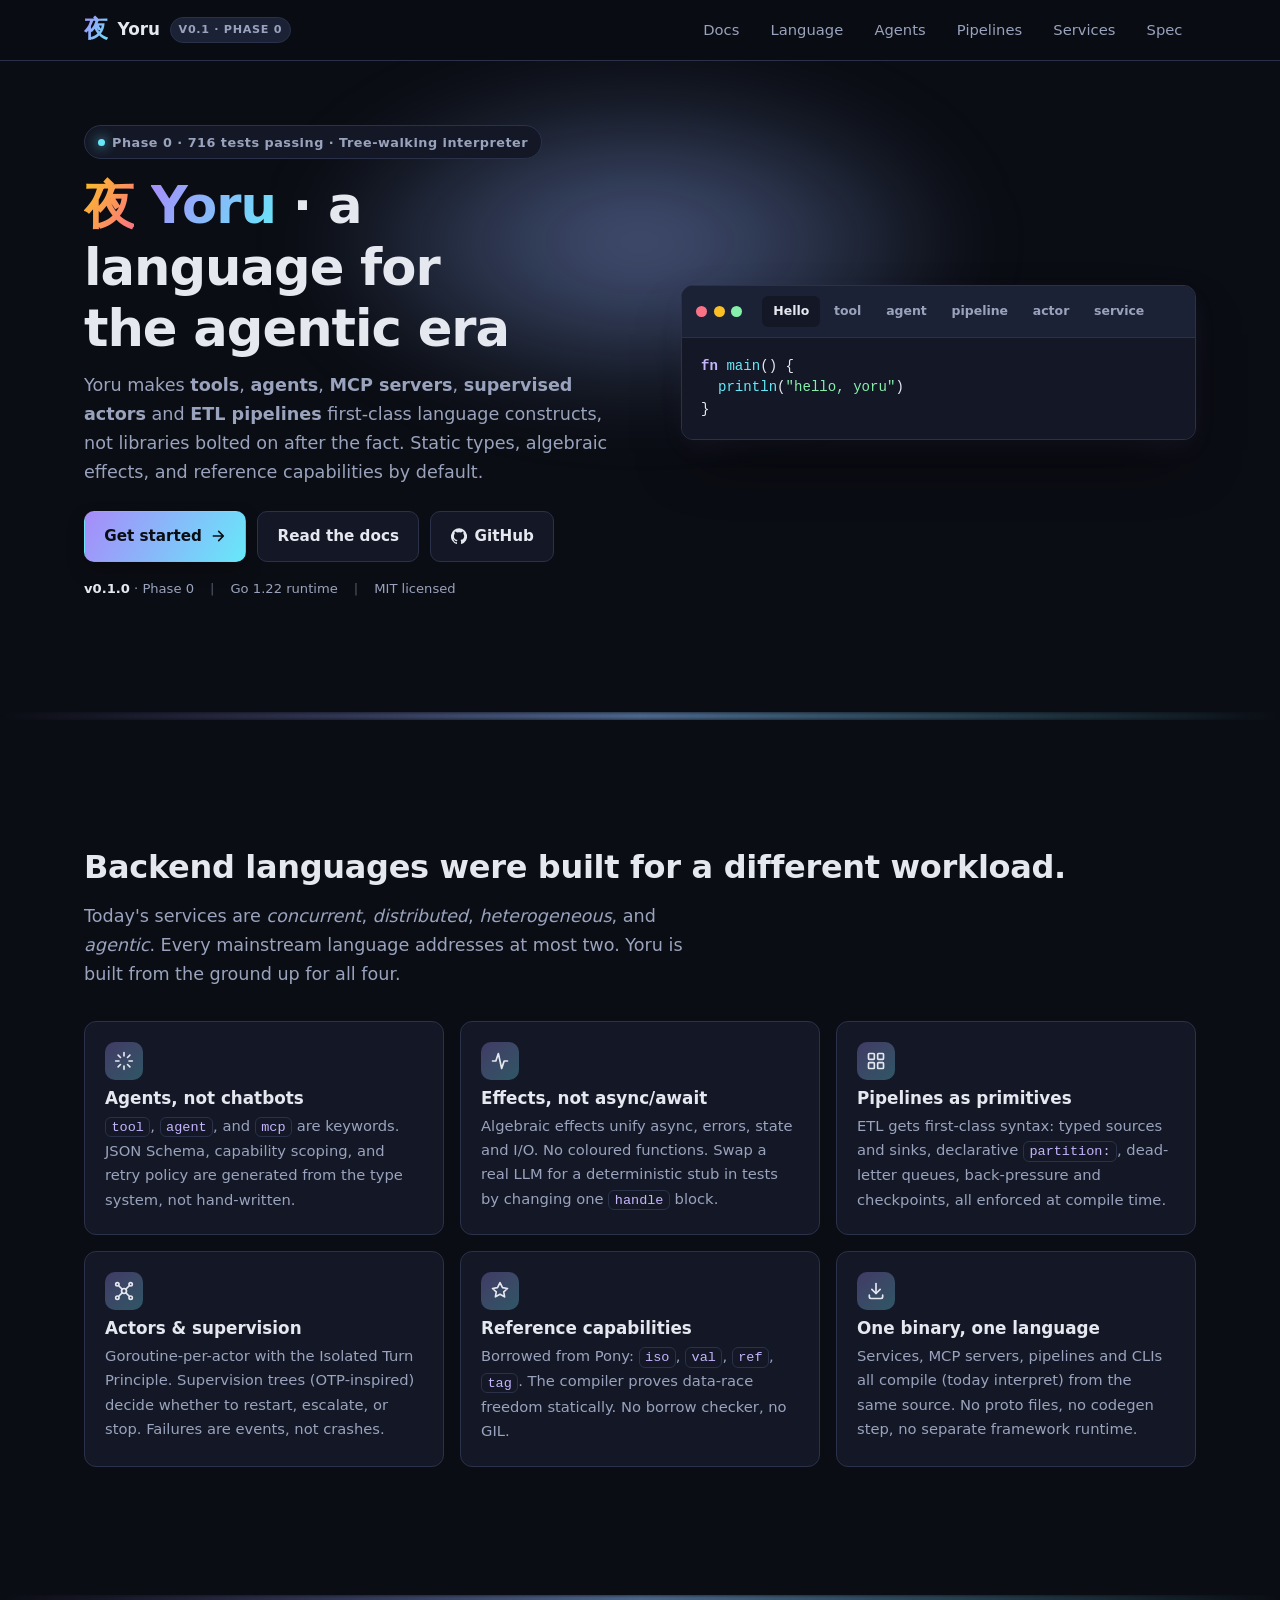
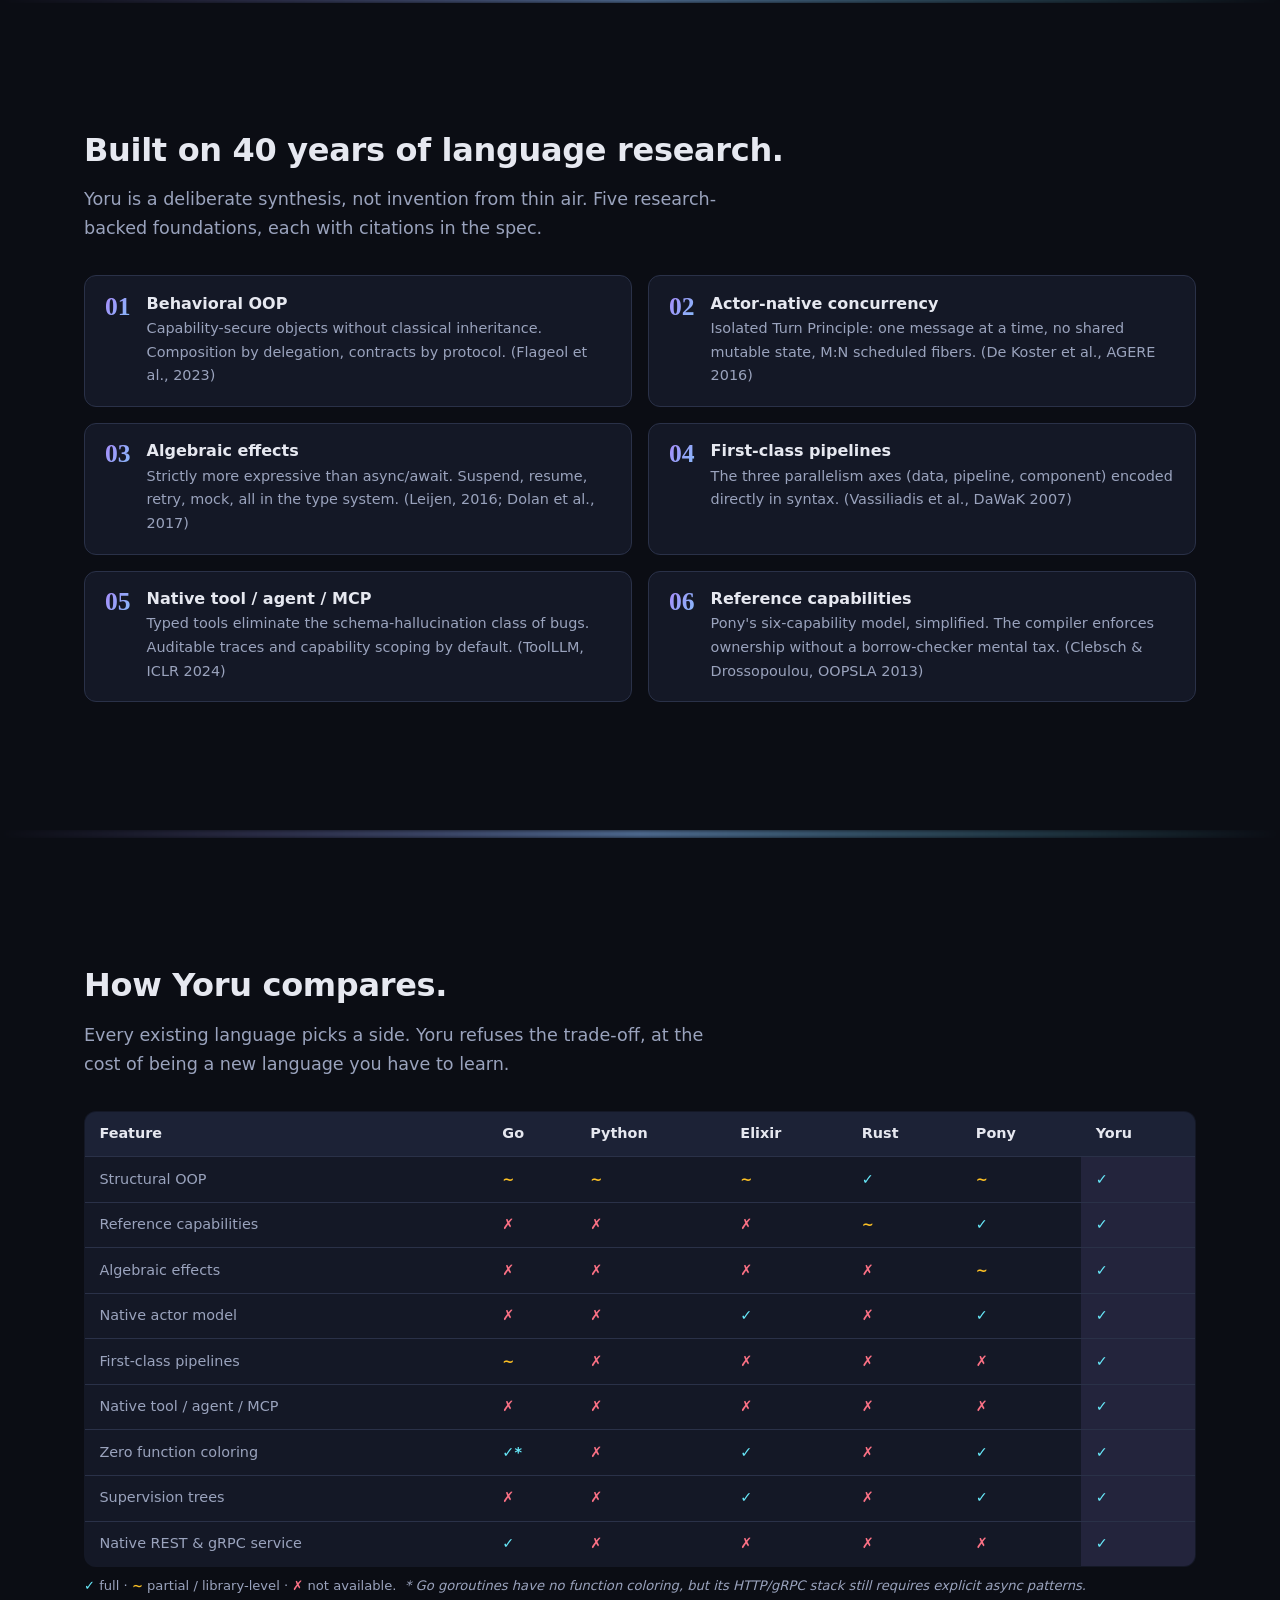
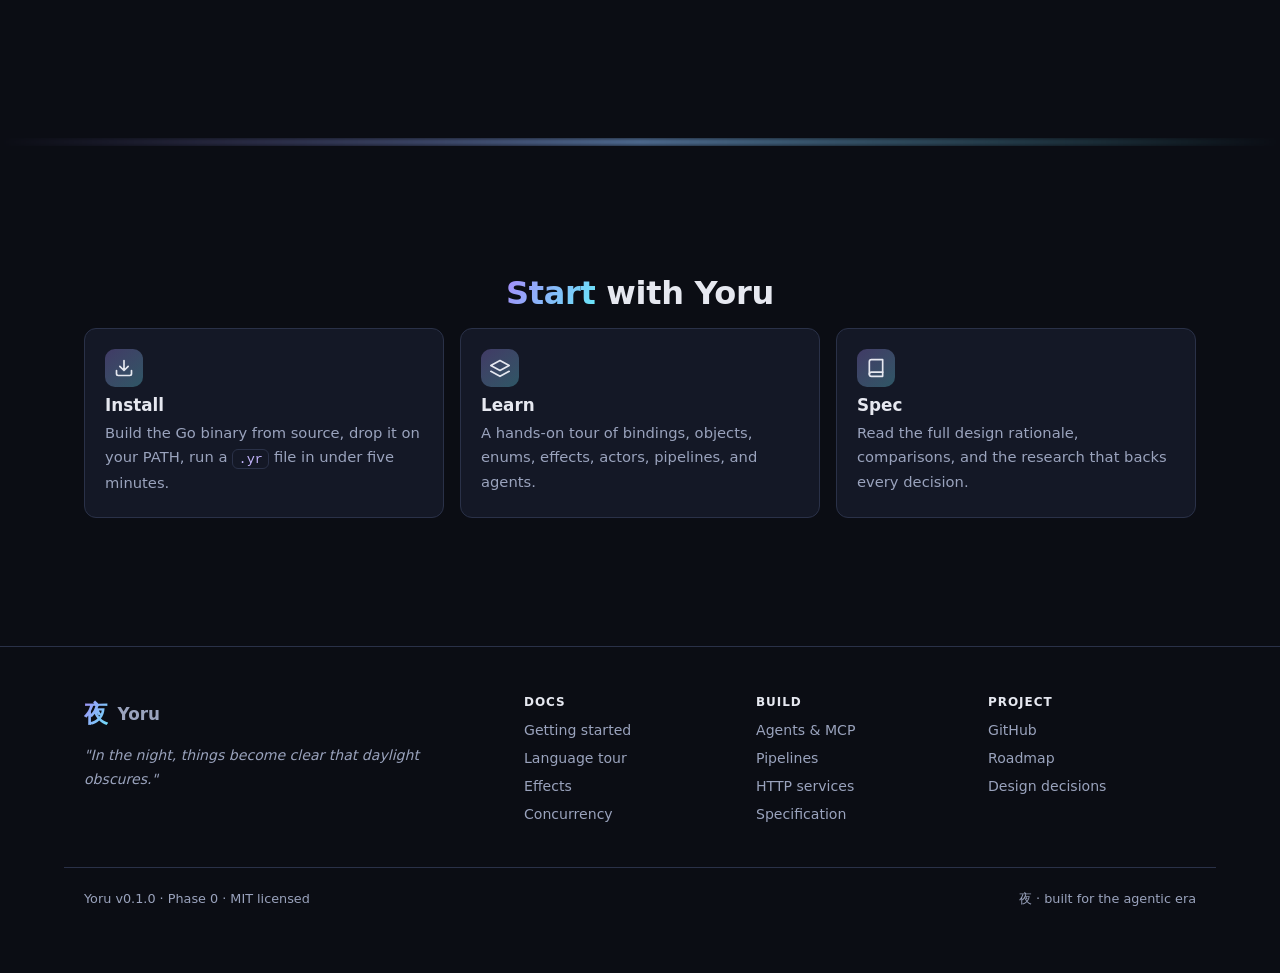
==== index.html @ e189bbf1 "first commit" ====
<!doctype html>
<html lang="en">
<head>
  <meta charset="utf-8">
  <meta name="viewport" content="width=device-width, initial-scale=1">
  <title>Yoru: A Programming Language for the Agentic Era</title>
  <meta name="description"
        content="Yoru (夜) is a statically typed language that makes tools, agents, MCP servers, supervised actors and ETL pipelines first-class language constructs.">
  <link rel="icon" type="image/svg+xml" href="assets/img/favicon.svg">
  <link rel="stylesheet" href="assets/css/style.css">
  <meta name="theme-color" content="#0b0d14">
</head>
<body>

<header class="topbar">
  <div class="container topbar-inner">
    <a href="index.html" class="brand">
      <span class="brand-mark">夜</span>
      <span>Yoru</span>
      <span class="brand-tag">v0.1 · Phase 0</span>
    </a>
    <nav class="nav-links" aria-label="Primary">
      <a href="docs/index.html">Docs</a>
      <a href="docs/index.html#language-tour">Language</a>
      <a href="docs/index.html#agents">Agents</a>
      <a href="docs/index.html#pipelines">Pipelines</a>
      <a href="docs/index.html#services">Services</a>
      <a href="docs/index.html#spec">Spec</a>
    </nav>
  </div>
</header>

<section class="hero">
  <div class="container hero-grid">
    <div>
      <span class="hero-eyebrow">
        <span class="dot"></span>
        Phase 0 · 716 tests passing · Tree-walking interpreter
      </span>
      <h1>
        <span class="hero-kanji gradient-text-warm">夜</span>
        <span class="gradient-text">Yoru</span>
        · a language for the&nbsp;agentic&nbsp;era
      </h1>
      <p class="hero-sub">
        Yoru makes <strong>tools</strong>, <strong>agents</strong>,
        <strong>MCP servers</strong>, <strong>supervised actors</strong> and
        <strong>ETL pipelines</strong> first-class language constructs, not
        libraries bolted on after the fact. Static types, algebraic effects,
        and reference capabilities by default.
      </p>
      <div class="cta-row">
        <a class="btn btn-primary" href="docs/index.html#getting-started">
          Get started
          <svg viewBox="0 0 24 24" fill="none" stroke="currentColor" stroke-width="2.4"
               stroke-linecap="round" stroke-linejoin="round"><path d="M5 12h14M13 5l7 7-7 7"/></svg>
        </a>
        <a class="btn btn-secondary" href="docs/index.html">
          Read the docs
        </a>
        <a class="btn btn-secondary" href="https://github.com/adriangitvitz/yoru" target="_blank" rel="noopener">
          <svg viewBox="0 0 24 24" fill="currentColor"><path d="M12 .5a12 12 0 0 0-3.79 23.4c.6.11.82-.26.82-.58v-2c-3.34.73-4.04-1.6-4.04-1.6-.55-1.39-1.34-1.76-1.34-1.76-1.1-.75.08-.74.08-.74 1.21.08 1.85 1.24 1.85 1.24 1.08 1.85 2.83 1.32 3.52 1 .11-.78.42-1.32.77-1.62-2.67-.3-5.47-1.34-5.47-5.95 0-1.32.47-2.4 1.24-3.24-.12-.31-.54-1.55.12-3.23 0 0 1.01-.32 3.3 1.24a11.5 11.5 0 0 1 6 0c2.29-1.56 3.3-1.24 3.3-1.24.66 1.68.24 2.92.12 3.23.77.84 1.24 1.92 1.24 3.24 0 4.62-2.81 5.65-5.49 5.94.43.37.81 1.1.81 2.22v3.29c0 .32.22.7.83.58A12 12 0 0 0 12 .5"/></svg>
          GitHub
        </a>
      </div>
      <div class="hero-meta">
        <span><strong>v0.1.0</strong> · Phase 0</span>
        <span class="pipe">|</span>
        <span>Go 1.22 runtime</span>
        <span class="pipe">|</span>
        <span>MIT licensed</span>
      </div>
    </div>

    <div class="code-window" aria-label="Yoru code samples">
      <div class="code-header">
        <div class="code-dots" aria-hidden="true"><span class="code-dot"></span><span class="code-dot"></span><span class="code-dot"></span></div>
        <div class="code-tabs" role="tablist">
          <button class="code-tab is-active" role="tab" data-target="t-hello">Hello</button>
          <button class="code-tab" role="tab" data-target="t-tool">tool</button>
          <button class="code-tab" role="tab" data-target="t-agent">agent</button>
          <button class="code-tab" role="tab" data-target="t-pipeline">pipeline</button>
          <button class="code-tab" role="tab" data-target="t-actor">actor</button>
          <button class="code-tab" role="tab" data-target="t-service">service</button>
        </div>
      </div>
      <div class="code-body">

<div id="t-hello" class="code-pane is-active"><pre><code><span class="tok-kw">fn</span> <span class="tok-fn">main</span>() {
  <span class="tok-fn">println</span>(<span class="tok-str">"hello, yoru"</span>)
}</code></pre></div>

<div id="t-tool" class="code-pane"><pre><code><span class="tok-co">// JSON Schema + capability check generated automatically</span>
<span class="tok-kw">tool</span> <span class="tok-type">SearchOrders</span> {
  <span class="tok-attr">description</span>: <span class="tok-str">"Search orders by customer email"</span>
  <span class="tok-kw">input</span> {
    email: <span class="tok-type">Option</span>[<span class="tok-type">String</span>] <span class="tok-attr">@doc</span>(<span class="tok-str">"Customer email"</span>)
    limit: <span class="tok-type">Int</span> = <span class="tok-num">10</span>
  }
  <span class="tok-attr">output</span>: [<span class="tok-type">OrderSummary</span>]
  <span class="tok-attr">effect</span>: [<span class="tok-type">DB</span>]
  <span class="tok-attr">capability</span>: .read_only

  <span class="tok-kw">fn</span> <span class="tok-fn">run</span>(self, i: <span class="tok-type">SearchOrders.Input</span>) -&gt; [<span class="tok-type">OrderSummary</span>] <span class="tok-kw">effect</span> [<span class="tok-type">DB</span>] {
    <span class="tok-type">DB</span>.<span class="tok-fn">query</span>(<span class="tok-str">"SELECT * FROM orders WHERE email = $1"</span>, [i.email])
  }
}</code></pre></div>

<div id="t-agent" class="code-pane"><pre><code><span class="tok-kw">agent</span> <span class="tok-type">OrderAgent</span> {
  <span class="tok-attr">model</span>:  <span class="tok-str">"claude-sonnet-4-6"</span>
  <span class="tok-attr">system</span>: <span class="tok-str">"You are a helpful order management assistant."</span>
  <span class="tok-attr">tools</span>:  [<span class="tok-type">SearchOrders</span>, <span class="tok-type">CancelOrder</span>, <span class="tok-type">RefundOrder</span>]
  <span class="tok-attr">config</span> { max_turns: <span class="tok-num">10</span>, budget_tokens: <span class="tok-num">8000</span> }
}

<span class="tok-kw">let</span> agent_ref = <span class="tok-kw">spawn</span> <span class="tok-type">OrderAgent</span>()
<span class="tok-kw">let</span> reply     = agent_ref.<span class="tok-fn">chat</span>(<span class="tok-str">"Refund #ORD-4821 for user@example.com"</span>)</code></pre></div>

<div id="t-pipeline" class="code-pane"><pre><code><span class="tok-kw">pipeline</span> <span class="tok-type">HL7ToFHIR</span> {
  <span class="tok-attr">source</span>: <span class="tok-type">Kafka</span>.<span class="tok-fn">stream</span>(topic: <span class="tok-str">"hl7-ingest"</span>)
    |&gt; <span class="tok-kw">transform</span>: <span class="tok-type">ValidateHL7</span>.run    <span class="tok-attr">partition</span>: <span class="tok-num">4</span>
    |&gt; <span class="tok-kw">transform</span>: <span class="tok-type">HL7Parser</span>.parse     <span class="tok-attr">partition</span>: <span class="tok-num">4</span>
    |&gt; <span class="tok-kw">transform</span>: <span class="tok-type">FHIRMapper</span>.convert  <span class="tok-attr">partition</span>: <span class="tok-num">4</span>
    |&gt; <span class="tok-kw">sink</span>:      <span class="tok-type">FHIRStore</span>.upsert

  <span class="tok-attr">on_error</span>:   .<span class="tok-fn">dead_letter_queue</span>(topic: <span class="tok-str">"hl7-dlq"</span>, max_retries: <span class="tok-num">3</span>)
  <span class="tok-attr">checkpoint</span>: .<span class="tok-fn">every</span>(<span class="tok-num">500</span>.records)
}</code></pre></div>

<div id="t-actor" class="code-pane"><pre><code><span class="tok-kw">actor</span> <span class="tok-type">Counter</span> {
  <span class="tok-kw">state</span> count: <span class="tok-type">Int</span> = <span class="tok-num">0</span>

  <span class="tok-kw">receive</span> <span class="tok-type">Increment</span> { self.count += <span class="tok-num">1</span> }
  <span class="tok-kw">receive</span> <span class="tok-type">GetCount</span> -&gt; <span class="tok-type">Int</span> { self.count }
}

<span class="tok-co">// Supervisor restarts crashed children automatically</span>
<span class="tok-kw">let</span> sup = <span class="tok-type">Supervisor</span>.<span class="tok-fn">new</span>(
  <span class="tok-attr">strategy</span>: .one_for_one,
  <span class="tok-attr">children</span>: [<span class="tok-type">Child</span>.<span class="tok-fn">spec</span>(<span class="tok-type">Counter</span>, restart: .permanent)]
)</code></pre></div>

<div id="t-service" class="code-pane"><pre><code><span class="tok-kw">service</span> <span class="tok-type">UserAPI</span> {
  <span class="tok-attr">prefix</span>:     <span class="tok-str">"/v1/users"</span>
  <span class="tok-attr">middleware</span>: [<span class="tok-type">AuthMiddleware</span>, <span class="tok-type">RateLimiter</span>(rps: <span class="tok-num">1000</span>)]

  <span class="tok-attr">GET</span> <span class="tok-str">"/{id}"</span> -&gt; <span class="tok-type">User</span> <span class="tok-kw">effect</span> [<span class="tok-type">DB</span>]
  <span class="tok-kw">fn</span> <span class="tok-fn">get</span>(req: <span class="tok-type">Request</span>, id: <span class="tok-type">String</span>) -&gt; <span class="tok-type">Result</span>[<span class="tok-type">User</span>, <span class="tok-type">NotFound</span>] {
    <span class="tok-type">DB</span>.<span class="tok-fn">find</span>(<span class="tok-type">User</span>, id) ?? <span class="tok-type">Err</span>(<span class="tok-type">NotFound</span>)
  }
}</code></pre></div>

      </div>
    </div>
  </div>
</section>

<hr>

<section class="section">
  <div class="container">
    <h2>Backend languages were built for a different workload.</h2>
    <p class="section-lead">
      Today's services are <em>concurrent</em>, <em>distributed</em>,
      <em>heterogeneous</em>, and <em>agentic</em>. Every mainstream language
      addresses at most two. Yoru is built from the ground up for all four.
    </p>

    <div class="feature-grid">
      <article class="feature">
        <div class="feature-icon" aria-hidden="true">
          <svg viewBox="0 0 24 24" fill="none" stroke="currentColor" stroke-width="2"
               stroke-linecap="round" stroke-linejoin="round">
            <path d="M12 2v4M12 18v4M4.93 4.93l2.83 2.83M16.24 16.24l2.83 2.83M2 12h4M18 12h4M4.93 19.07l2.83-2.83M16.24 7.76l2.83-2.83"/>
          </svg>
        </div>
        <h3>Agents, not chatbots</h3>
        <p>
          <code>tool</code>, <code>agent</code>, and <code>mcp</code> are
          keywords. JSON Schema, capability scoping, and retry policy are
          generated from the type system, not hand-written.
        </p>
      </article>

      <article class="feature">
        <div class="feature-icon" aria-hidden="true">
          <svg viewBox="0 0 24 24" fill="none" stroke="currentColor" stroke-width="2"
               stroke-linecap="round" stroke-linejoin="round">
            <path d="M3 12h4l3-9 4 18 3-9h4"/>
          </svg>
        </div>
        <h3>Effects, not async/await</h3>
        <p>
          Algebraic effects unify async, errors, state and I/O. No coloured
          functions. Swap a real LLM for a deterministic stub in tests by
          changing one <code>handle</code> block.
        </p>
      </article>

      <article class="feature">
        <div class="feature-icon" aria-hidden="true">
          <svg viewBox="0 0 24 24" fill="none" stroke="currentColor" stroke-width="2"
               stroke-linecap="round" stroke-linejoin="round">
            <rect x="3" y="3" width="7" height="7" rx="1"/>
            <rect x="14" y="3" width="7" height="7" rx="1"/>
            <rect x="3" y="14" width="7" height="7" rx="1"/>
            <rect x="14" y="14" width="7" height="7" rx="1"/>
          </svg>
        </div>
        <h3>Pipelines as primitives</h3>
        <p>
          ETL gets first-class syntax: typed sources and sinks, declarative
          <code>partition:</code>, dead-letter queues, back-pressure and
          checkpoints, all enforced at compile time.
        </p>
      </article>

      <article class="feature">
        <div class="feature-icon" aria-hidden="true">
          <svg viewBox="0 0 24 24" fill="none" stroke="currentColor" stroke-width="2"
               stroke-linecap="round" stroke-linejoin="round">
            <circle cx="12" cy="12" r="3"/>
            <circle cx="4"  cy="4"  r="2"/>
            <circle cx="20" cy="4"  r="2"/>
            <circle cx="4"  cy="20" r="2"/>
            <circle cx="20" cy="20" r="2"/>
            <path d="M6 6l4 4M18 6l-4 4M6 18l4-4M18 18l-4-4"/>
          </svg>
        </div>
        <h3>Actors &amp; supervision</h3>
        <p>
          Goroutine-per-actor with the Isolated Turn Principle. Supervision
          trees (OTP-inspired) decide whether to restart, escalate, or stop.
          Failures are events, not crashes.
        </p>
      </article>

      <article class="feature">
        <div class="feature-icon" aria-hidden="true">
          <svg viewBox="0 0 24 24" fill="none" stroke="currentColor" stroke-width="2"
               stroke-linecap="round" stroke-linejoin="round">
            <path d="M12 2l3 6 6 1-4.5 4 1 6L12 16l-5.5 3 1-6L3 9l6-1z"/>
          </svg>
        </div>
        <h3>Reference capabilities</h3>
        <p>
          Borrowed from Pony: <code>iso</code>, <code>val</code>, <code>ref</code>,
          <code>tag</code>. The compiler proves data-race freedom statically.
          No borrow checker, no GIL.
        </p>
      </article>

      <article class="feature">
        <div class="feature-icon" aria-hidden="true">
          <svg viewBox="0 0 24 24" fill="none" stroke="currentColor" stroke-width="2"
               stroke-linecap="round" stroke-linejoin="round">
            <path d="M4 17v2a2 2 0 0 0 2 2h12a2 2 0 0 0 2-2v-2"/>
            <polyline points="7,10 12,15 17,10"/>
            <line x1="12" y1="15" x2="12" y2="3"/>
          </svg>
        </div>
        <h3>One binary, one language</h3>
        <p>
          Services, MCP servers, pipelines and CLIs all compile (today
          interpret) from the same source. No proto files, no codegen step,
          no separate framework runtime.
        </p>
      </article>
    </div>
  </div>
</section>

<hr>

<section class="section">
  <div class="container">
    <h2>Built on 40 years of language research.</h2>
    <p class="section-lead">
      Yoru is a deliberate synthesis, not invention from thin air. Five
      research-backed foundations, each with citations in the spec.
    </p>

    <div class="pillars">
      <article class="pillar">
        <span class="pillar-no">01</span>
        <div>
          <h3>Behavioral OOP</h3>
          <p>Capability-secure objects without classical inheritance. Composition by delegation, contracts by protocol. (Flageol et al., 2023)</p>
        </div>
      </article>
      <article class="pillar">
        <span class="pillar-no">02</span>
        <div>
          <h3>Actor-native concurrency</h3>
          <p>Isolated Turn Principle: one message at a time, no shared mutable state, M:N scheduled fibers. (De Koster et al., AGERE 2016)</p>
        </div>
      </article>
      <article class="pillar">
        <span class="pillar-no">03</span>
        <div>
          <h3>Algebraic effects</h3>
          <p>Strictly more expressive than async/await. Suspend, resume, retry, mock, all in the type system. (Leijen, 2016; Dolan et al., 2017)</p>
        </div>
      </article>
      <article class="pillar">
        <span class="pillar-no">04</span>
        <div>
          <h3>First-class pipelines</h3>
          <p>The three parallelism axes (data, pipeline, component) encoded directly in syntax. (Vassiliadis et al., DaWaK 2007)</p>
        </div>
      </article>
      <article class="pillar">
        <span class="pillar-no">05</span>
        <div>
          <h3>Native tool / agent / MCP</h3>
          <p>Typed tools eliminate the schema-hallucination class of bugs. Auditable traces and capability scoping by default. (ToolLLM, ICLR 2024)</p>
        </div>
      </article>
      <article class="pillar">
        <span class="pillar-no">06</span>
        <div>
          <h3>Reference capabilities</h3>
          <p>Pony's six-capability model, simplified. The compiler enforces ownership without a borrow-checker mental tax. (Clebsch &amp; Drossopoulou, OOPSLA 2013)</p>
        </div>
      </article>
    </div>
  </div>
</section>

<hr>

<section class="section">
  <div class="container">
    <h2>How Yoru compares.</h2>
    <p class="section-lead">
      Every existing language picks a side. Yoru refuses the trade-off, at
      the cost of being a new language you have to learn.
    </p>

    <div class="compare-wrap">
      <table class="compare">
        <thead>
          <tr>
            <th>Feature</th>
            <th>Go</th>
            <th>Python</th>
            <th>Elixir</th>
            <th>Rust</th>
            <th>Pony</th>
            <th class="yoru-col">Yoru</th>
          </tr>
        </thead>
        <tbody>
          <tr><td>Structural OOP</td>          <td class="partial">~</td><td class="partial">~</td><td class="partial">~</td><td class="ok">✓</td><td class="partial">~</td><td class="yoru-col ok">✓</td></tr>
          <tr><td>Reference capabilities</td>  <td class="no">✗</td>     <td class="no">✗</td>     <td class="no">✗</td>     <td class="partial">~</td><td class="ok">✓</td>     <td class="yoru-col ok">✓</td></tr>
          <tr><td>Algebraic effects</td>       <td class="no">✗</td>     <td class="no">✗</td>     <td class="no">✗</td>     <td class="no">✗</td>     <td class="partial">~</td><td class="yoru-col ok">✓</td></tr>
          <tr><td>Native actor model</td>      <td class="no">✗</td>     <td class="no">✗</td>     <td class="ok">✓</td>     <td class="no">✗</td>     <td class="ok">✓</td>     <td class="yoru-col ok">✓</td></tr>
          <tr><td>First-class pipelines</td>   <td class="partial">~</td><td class="no">✗</td>     <td class="no">✗</td>     <td class="no">✗</td>     <td class="no">✗</td>     <td class="yoru-col ok">✓</td></tr>
          <tr><td>Native tool / agent / MCP</td><td class="no">✗</td>    <td class="no">✗</td>     <td class="no">✗</td>     <td class="no">✗</td>     <td class="no">✗</td>     <td class="yoru-col ok">✓</td></tr>
          <tr><td>Zero function coloring</td>  <td class="ok">✓*</td>    <td class="no">✗</td>     <td class="ok">✓</td>     <td class="no">✗</td>     <td class="ok">✓</td>     <td class="yoru-col ok">✓</td></tr>
          <tr><td>Supervision trees</td>       <td class="no">✗</td>     <td class="no">✗</td>     <td class="ok">✓</td>     <td class="no">✗</td>     <td class="ok">✓</td>     <td class="yoru-col ok">✓</td></tr>
          <tr><td>Native REST &amp; gRPC service</td><td class="ok">✓</td><td class="no">✗</td>   <td class="no">✗</td>     <td class="no">✗</td>     <td class="no">✗</td>     <td class="yoru-col ok">✓</td></tr>
        </tbody>
      </table>
    </div>
    <p style="font-size: 0.82rem; color: var(--muted); margin-top: 0.5rem;">
      <span class="ok">✓</span> full · <span class="partial">~</span> partial / library-level · <span class="no">✗</span> not available.
      &nbsp;<em>* Go goroutines have no function coloring, but its HTTP/gRPC stack still requires explicit async patterns.</em>
    </p>
  </div>
</section>

<hr>

<section class="section">
  <div class="container">
    <h2 style="text-align:center;"><span class="gradient-text">Start</span> with Yoru</h2>
    <div class="feature-grid">
      <a class="feature" href="docs/index.html#install" style="color: inherit;">
        <div class="feature-icon" aria-hidden="true">
          <svg viewBox="0 0 24 24" fill="none" stroke="currentColor" stroke-width="2"
               stroke-linecap="round" stroke-linejoin="round">
            <path d="M21 15v4a2 2 0 0 1-2 2H5a2 2 0 0 1-2-2v-4M7 10l5 5 5-5M12 15V3"/>
          </svg>
        </div>
        <h3>Install</h3>
        <p>Build the Go binary from source, drop it on your PATH, run a <code>.yr</code> file in under five minutes.</p>
      </a>
      <a class="feature" href="docs/index.html#language-tour" style="color: inherit;">
        <div class="feature-icon" aria-hidden="true">
          <svg viewBox="0 0 24 24" fill="none" stroke="currentColor" stroke-width="2"
               stroke-linecap="round" stroke-linejoin="round">
            <path d="M12 3 1 9l11 6 11-6-11-6zM1 16l11 6 11-6"/>
          </svg>
        </div>
        <h3>Learn</h3>
        <p>A hands-on tour of bindings, objects, enums, effects, actors, pipelines, and agents.</p>
      </a>
      <a class="feature" href="docs/index.html#spec" style="color: inherit;">
        <div class="feature-icon" aria-hidden="true">
          <svg viewBox="0 0 24 24" fill="none" stroke="currentColor" stroke-width="2"
               stroke-linecap="round" stroke-linejoin="round">
            <path d="M4 19.5A2.5 2.5 0 0 1 6.5 17H20"/>
            <path d="M6.5 2H20v20H6.5A2.5 2.5 0 0 1 4 19.5v-15A2.5 2.5 0 0 1 6.5 2z"/>
          </svg>
        </div>
        <h3>Spec</h3>
        <p>Read the full design rationale, comparisons, and the research that backs every decision.</p>
      </a>
    </div>
  </div>
</section>

<footer class="footer">
  <div class="container footer-grid">
    <div>
      <a href="index.html" class="brand">
        <span class="brand-mark">夜</span><span>Yoru</span>
      </a>
      <p style="margin-top: 0.6rem; max-width: 24rem;">
        <em>"In the night, things become clear that daylight obscures."</em>
      </p>
    </div>
    <div>
      <h4>Docs</h4>
      <ul>
        <li><a href="docs/index.html#getting-started">Getting started</a></li>
        <li><a href="docs/index.html#language-tour">Language tour</a></li>
        <li><a href="docs/index.html#effects">Effects</a></li>
        <li><a href="docs/index.html#concurrency">Concurrency</a></li>
      </ul>
    </div>
    <div>
      <h4>Build</h4>
      <ul>
        <li><a href="docs/index.html#agents">Agents &amp; MCP</a></li>
        <li><a href="docs/index.html#pipelines">Pipelines</a></li>
        <li><a href="docs/index.html#services">HTTP services</a></li>
        <li><a href="docs/index.html#spec">Specification</a></li>
      </ul>
    </div>
    <div>
      <h4>Project</h4>
      <ul>
        <li><a href="https://github.com/adriangitvitz/yoru" target="_blank" rel="noopener">GitHub</a></li>
        <li><a href="docs/index.html#roadmap">Roadmap</a></li>
        <li><a href="docs/index.html#design-decisions">Design decisions</a></li>
      </ul>
    </div>
  </div>
  <div class="container footer-bottom">
    <span>Yoru v0.1.0 · Phase 0 · MIT licensed</span>
    <span>夜 · built for the agentic era</span>
  </div>
</footer>

<script src="assets/js/main.js" defer></script>
</body>
</html>
---- assets/css/style.css ----
:root {
  --bg:           #0b0d14;
  --surface:      #141826;
  --surface-alt:  #1c2236;
  --border:       #2a3148;
  --text:         #e6e8f0;
  --muted:        #9aa3bd;
  --violet:       #a78bfa;
  --cyan:         #67e8f9;
  --amber:        #fbbf24;
  --rose:         #fb7185;

  --code-kw:      #c4b5fd;
  --code-str:     #86efac;
  --code-num:     #fdba74;
  --code-comment: #7a86a8;
  --code-fn:      #67e8f9;
  --code-type:    #fbbf24;

  --grad: linear-gradient(120deg, var(--violet), var(--cyan));
  --grad-warm: linear-gradient(120deg, var(--amber), var(--rose));

  --shadow-lg: 0 30px 60px -20px rgba(0,0,0,0.6),
               0 10px 30px -10px rgba(167,139,250,0.15);
  --shadow-md: 0 8px 20px -6px rgba(0,0,0,0.5);

  --radius:    12px;
  --radius-sm: 8px;

  --container:   72rem;
  --container-wide: 78rem;

  --font-sans: ui-sans-serif, system-ui, -apple-system, "Segoe UI", Roboto,
               "Helvetica Neue", Arial, "Noto Sans", "Apple Color Emoji",
               "Segoe UI Emoji", sans-serif;
  --font-mono: ui-monospace, SFMono-Regular, "JetBrains Mono", Menlo, Consolas,
               "Liberation Mono", monospace;
  --font-serif: "Hiragino Mincho ProN", "Yu Mincho", "Noto Serif JP", serif;
}

[data-theme="light"] {
  --bg:           #fbfaf7;
  --surface:      #f3f1ea;
  --surface-alt:  #e9e6dd;
  --border:       #d6d1c4;
  --text:         #1a1d2b;
  --muted:        #4f5570;
  --violet:       #6d28d9;
  --cyan:         #0e7490;
  --amber:        #b45309;
  --rose:         #be123c;

  --code-kw:      #6d28d9;
  --code-str:     #007526;
  --code-num:     #a54700;
  --code-comment: #6b7280;
  --code-fn:      #0e7490;
  --code-type:    #b45309;

  --shadow-lg: 0 30px 60px -20px rgba(26,29,43,0.25),
               0 10px 30px -10px rgba(109,40,217,0.10);
  --shadow-md: 0 6px 16px -6px rgba(26,29,43,0.20);
}


*, *::before, *::after { box-sizing: border-box; }

html { scroll-behavior: smooth; -webkit-text-size-adjust: 100%; }

body {
  margin: 0;
  font-family: var(--font-sans);
  font-size: 16px;
  line-height: 1.65;
  color: var(--text);
  background: var(--bg);
  -webkit-font-smoothing: antialiased;
  text-rendering: optimizeLegibility;
}

a {
  color: var(--violet);
  text-decoration: none;
  transition: color 0.15s ease;
}
a:hover { color: var(--cyan); text-decoration: underline; }

h1, h2, h3, h4 { font-weight: 700; line-height: 1.2; margin: 0 0 0.5em; }
h1 { font-size: clamp(2rem, 5vw, 3.2rem); letter-spacing: -0.02em; }
h2 { font-size: clamp(1.5rem, 3vw, 2rem); margin-top: 2.4em; letter-spacing: -0.01em; }
h3 { font-size: 1.2rem; margin-top: 1.6em; }

p { margin: 0 0 1em; }

code, pre {
  font-family: var(--font-mono);
  font-feature-settings: "calt" 0;
}

code {
  font-size: 0.92em;
  padding: 0.12em 0.4em;
  border-radius: 6px;
  background: var(--surface);
  color: var(--code-kw);
  border: 1px solid var(--border);
}

pre code { background: none; border: none; padding: 0; color: var(--text); font-size: 0.88rem; }

hr {
  border: none;
  height: 8px;
  margin: 4rem 0;
  background: var(--grad);
  opacity: 0.55;
  mask-image: linear-gradient(to right, transparent, black 50%, transparent);
  -webkit-mask-image: linear-gradient(to right, transparent, black 50%, transparent);
  filter: blur(2px);
}

::selection { background: rgba(167,139,250,0.45); color: var(--text); }

.container {
  width: 100%;
  max-width: var(--container);
  margin: 0 auto;
  padding: 0 1.25rem;
}
.container-wide { max-width: var(--container-wide); }


.topbar {
  position: sticky;
  top: 0;
  z-index: 50;
  backdrop-filter: blur(16px);
  -webkit-backdrop-filter: blur(16px);
  background: color-mix(in srgb, var(--bg) 80%, transparent);
  border-bottom: 1px solid var(--border);
}
.topbar-inner {
  display: flex;
  align-items: center;
  gap: 1.25rem;
  height: 60px;
}
.brand {
  display: inline-flex;
  align-items: center;
  gap: 0.6rem;
  font-weight: 700;
  font-size: 1.05rem;
  color: var(--text);
}
.brand:hover { text-decoration: none; color: var(--text); }
.brand-mark {
  font-family: var(--font-serif);
  font-size: 1.5rem;
  background: var(--grad);
  -webkit-background-clip: text;
  background-clip: text;
  color: transparent;
}
.brand-tag {
  font-size: 0.7rem;
  font-weight: 600;
  letter-spacing: 0.06em;
  text-transform: uppercase;
  padding: 0.18rem 0.5rem;
  border-radius: 999px;
  background: var(--surface-alt);
  color: var(--muted);
  border: 1px solid var(--border);
}
.nav-links {
  display: flex;
  gap: 0.25rem;
  margin-left: auto;
  align-items: center;
}
.nav-links a {
  padding: 0.5rem 0.85rem;
  color: var(--muted);
  font-weight: 500;
  font-size: 0.92rem;
  border-radius: var(--radius-sm);
}
.nav-links a:hover { color: var(--text); background: var(--surface); text-decoration: none; }
.nav-links a.is-active { color: var(--text); background: var(--surface); }

.theme-toggle {
  background: var(--surface);
  border: 1px solid var(--border);
  color: var(--muted);
  width: 36px; height: 36px;
  border-radius: 999px;
  display: inline-flex; align-items: center; justify-content: center;
  cursor: pointer;
  transition: color .15s, background .15s, transform .15s;
}
.theme-toggle:hover { color: var(--text); transform: rotate(15deg); }
.theme-toggle svg { width: 18px; height: 18px; }
[data-theme="dark"] .icon-light,
[data-theme="light"] .icon-dark { display: none; }
:root:not([data-theme]) .icon-light { display: none; }  /* default = dark */


.hero {
  position: relative;
  padding: 4rem 0 3rem;
  overflow: hidden;
}
.hero::before {
  content: "";
  position: absolute;
  top: -10%;
  left: 50%;
  transform: translateX(-50%);
  width: 60rem;
  height: 30rem;
  background: radial-gradient(closest-side, rgba(167,139,250,0.30), transparent 70%),
              radial-gradient(closest-side, rgba(103,232,249,0.22), transparent 70%);
  background-position: 30% 50%, 70% 50%;
  background-repeat: no-repeat;
  filter: blur(40px);
  z-index: 0;
  pointer-events: none;
}
[data-theme="light"] .hero::before { opacity: 0.55; }

.hero-grid {
  position: relative;
  display: grid;
  grid-template-columns: 1fr;
  gap: 2.5rem;
  align-items: center;
  z-index: 1;
}
@media (min-width: 960px) {
  .hero-grid { grid-template-columns: 1.05fr 1fr; gap: 3.5rem; }
}

.hero-eyebrow {
  display: inline-flex;
  align-items: center;
  gap: 0.45rem;
  font-size: 0.8rem;
  font-weight: 600;
  letter-spacing: 0.04em;
  padding: 0.35rem 0.8rem;
  border-radius: 999px;
  background: var(--surface);
  border: 1px solid var(--border);
  color: var(--muted);
}
.hero-eyebrow .dot {
  width: 7px; height: 7px; border-radius: 999px;
  background: var(--cyan);
  box-shadow: 0 0 12px var(--cyan);
}

.hero h1 { margin: 1rem 0 0.7rem; }
.gradient-text {
  background: var(--grad);
  -webkit-background-clip: text;
  background-clip: text;
  color: transparent;
}
.gradient-text-warm {
  background: var(--grad-warm);
  -webkit-background-clip: text;
  background-clip: text;
  color: transparent;
}
.hero-kanji {
  font-family: var(--font-serif);
  font-weight: 700;
}

.hero-sub {
  font-size: 1.1rem;
  color: var(--muted);
  max-width: 34rem;
  margin: 0 0 1.5rem;
}

.cta-row {
  display: flex; flex-wrap: wrap; gap: 0.7rem;
}
.btn {
  display: inline-flex; align-items: center; gap: 0.5rem;
  padding: 0.75rem 1.2rem;
  border-radius: 10px;
  font-weight: 600;
  font-size: 0.95rem;
  border: 1px solid transparent;
  cursor: pointer;
  transition: transform .12s ease, box-shadow .15s, background .15s, color .15s, border-color .15s;
}
.btn-primary {
  background: var(--grad);
  color: #0b0d14;
  box-shadow: var(--shadow-md);
}
.btn-primary:hover { transform: translateY(-1px); text-decoration: none; color: #0b0d14; }
.btn-secondary {
  background: var(--surface);
  color: var(--text);
  border-color: var(--border);
}
.btn-secondary:hover { background: var(--surface-alt); text-decoration: none; color: var(--text); }
.btn svg { width: 16px; height: 16px; }

.hero-meta {
  display: flex; gap: 1rem; align-items: center;
  font-size: 0.82rem; color: var(--muted);
  margin-top: 1rem; flex-wrap: wrap;
}
.hero-meta strong { color: var(--text); font-weight: 700; }
.hero-meta .pipe { opacity: 0.5; }


.code-window {
  position: relative;
  background: var(--surface);
  border: 1px solid var(--border);
  border-radius: var(--radius);
  box-shadow: var(--shadow-lg);
  overflow: hidden;
}
.code-header {
  display: flex; align-items: center; gap: 0.75rem;
  padding: 0.65rem 0.9rem;
  background: var(--surface-alt);
  border-bottom: 1px solid var(--border);
}
.code-dots { display: flex; gap: 0.4rem; }
.code-dot { width: 11px; height: 11px; border-radius: 999px; background: var(--border); }
.code-dot:nth-child(1) { background: #fb7185; }
.code-dot:nth-child(2) { background: #fbbf24; }
.code-dot:nth-child(3) { background: #86efac; }

.code-tabs {
  display: flex; gap: 0.15rem; margin-left: 0.5rem; overflow-x: auto;
}
.code-tab {
  font: inherit;
  background: transparent;
  color: var(--muted);
  border: none;
  padding: 0.3rem 0.7rem;
  border-radius: 6px;
  font-size: 0.78rem;
  font-weight: 600;
  white-space: nowrap;
  cursor: pointer;
}
.code-tab:hover { color: var(--text); background: var(--surface); }
.code-tab.is-active { color: var(--text); background: var(--surface); }

.code-body pre {
  margin: 0;
  padding: 1.1rem 1.2rem;
  overflow-x: auto;
  background: var(--surface);
  line-height: 1.55;
  font-size: 0.85rem;
}

.code-pane { display: none; }
.code-pane.is-active { display: block; }

.tok-kw     { color: var(--code-kw);     font-weight: 600; }
.tok-fn     { color: var(--code-fn); }
.tok-type   { color: var(--code-type); }
.tok-str    { color: var(--code-str); }
.tok-num    { color: var(--code-num); }
.tok-co     { color: var(--code-comment); font-style: italic; }
.tok-op     { color: var(--violet); }
.tok-ident  { color: var(--text); }
.tok-attr   { color: var(--rose); }


.section { padding: 4rem 0; }
.section h2 { margin-top: 0; }
.section-lead {
  font-size: 1.1rem;
  color: var(--muted);
  max-width: 40rem;
  margin-bottom: 2rem;
}

.feature-grid {
  display: grid;
  gap: 1rem;
  grid-template-columns: 1fr;
}
@media (min-width: 700px)  { .feature-grid { grid-template-columns: repeat(2, 1fr); } }
@media (min-width: 1024px) { .feature-grid { grid-template-columns: repeat(3, 1fr); } }
@media (min-width: 1024px) { .feature-grid.four { grid-template-columns: repeat(4, 1fr); } }

.feature {
  position: relative;
  background: var(--surface);
  border: 1px solid var(--border);
  border-radius: var(--radius);
  padding: 1.25rem 1.25rem 1.4rem;
  transition: border-color .15s, transform .15s, box-shadow .15s;
}
.feature:hover {
  border-color: color-mix(in srgb, var(--violet) 50%, var(--border));
  transform: translateY(-2px);
  box-shadow: var(--shadow-md);
}
.feature h3 {
  font-size: 1.05rem;
  margin: 0.5rem 0 0.35rem;
}
.feature p { color: var(--muted); font-size: 0.92rem; margin: 0; }

.feature-icon {
  display: inline-flex; align-items: center; justify-content: center;
  width: 38px; height: 38px;
  border-radius: 10px;
  background: linear-gradient(140deg,
              color-mix(in srgb, var(--violet) 30%, transparent),
              color-mix(in srgb, var(--cyan) 30%, transparent));
  color: var(--text);
}
.feature-icon svg { width: 20px; height: 20px; }


.pillars { display: grid; gap: 1rem; }
@media (min-width: 800px) { .pillars { grid-template-columns: repeat(2, 1fr); } }
.pillar {
  display: flex; gap: 1rem;
  background: var(--surface);
  border: 1px solid var(--border);
  border-radius: var(--radius);
  padding: 1.1rem 1.25rem;
}
.pillar-no {
  font-family: var(--font-serif);
  font-size: 1.6rem;
  background: var(--grad);
  -webkit-background-clip: text;
  background-clip: text;
  color: transparent;
  font-weight: 700;
  line-height: 1;
  min-width: 1.6rem;
}
.pillar h3 { font-size: 1rem; margin: 0 0 0.25rem; }
.pillar p  { font-size: 0.9rem; color: var(--muted); margin: 0; }


.compare-wrap { overflow-x: auto; }
table.compare {
  border-collapse: collapse;
  width: 100%;
  font-size: 0.9rem;
  background: var(--surface);
  border: 1px solid var(--border);
  border-radius: var(--radius);
  overflow: hidden;
}
table.compare th, table.compare td {
  padding: 0.65rem 0.9rem;
  text-align: left;
  border-bottom: 1px solid var(--border);
}
table.compare th { background: var(--surface-alt); font-weight: 600; }
table.compare td:first-child { color: var(--muted); }
table.compare tr:last-child td { border-bottom: none; }
.ok { color: var(--cyan); font-weight: 700; }
.partial { color: var(--amber); font-weight: 700; }
.no { color: var(--rose); font-weight: 700; }
.yoru-col { background: color-mix(in srgb, var(--violet) 10%, transparent); }


.footer {
  padding: 3rem 0 4rem;
  border-top: 1px solid var(--border);
  color: var(--muted);
  font-size: 0.88rem;
  margin-top: 4rem;
}
.footer-grid {
  display: grid; gap: 1.5rem;
  grid-template-columns: 1fr;
}
@media (min-width: 800px) { .footer-grid { grid-template-columns: 2fr 1fr 1fr 1fr; } }
.footer h4 {
  font-size: 0.75rem;
  text-transform: uppercase;
  letter-spacing: 0.08em;
  color: var(--text);
  margin: 0 0 0.6rem;
}
.footer ul { list-style: none; padding: 0; margin: 0; display: grid; gap: 0.3rem; }
.footer a { color: var(--muted); }
.footer a:hover { color: var(--text); }
.footer-bottom {
  margin-top: 2.5rem;
  padding-top: 1.25rem;
  border-top: 1px solid var(--border);
  display: flex; flex-wrap: wrap; gap: 1rem;
  justify-content: space-between;
  font-size: 0.8rem;
}


.docs-shell {
  display: grid;
  grid-template-columns: 1fr;
  gap: 2.25rem;
  padding: 2.25rem 0 4rem;
}
@media (min-width: 960px) {
  .docs-shell { grid-template-columns: 220px minmax(0, 1fr) 200px; gap: 2.75rem; }
}

.toc-sidebar {
  position: sticky;
  top: 76px;
  align-self: start;
  font-size: 0.88rem;
  max-height: calc(100vh - 90px);
  overflow-y: auto;
  padding-right: 0.25rem;
}
.toc-sidebar h4 {
  font-size: 0.7rem;
  text-transform: uppercase;
  letter-spacing: 0.08em;
  color: var(--muted);
  margin: 1rem 0 0.4rem;
}
.toc-sidebar ul { list-style: none; padding: 0; margin: 0 0 0.5rem; display: grid; gap: 0.1rem; }
.toc-sidebar a {
  display: block;
  padding: 0.3rem 0.55rem;
  border-radius: 6px;
  color: var(--muted);
  font-weight: 500;
}
.toc-sidebar a:hover { color: var(--text); background: var(--surface); text-decoration: none; }
.toc-sidebar a.is-active { color: var(--text); background: var(--surface-alt); border-left: 2px solid var(--violet); }

.toc-right {
  position: sticky;
  top: 76px;
  align-self: start;
  font-size: 0.82rem;
  max-height: calc(100vh - 90px);
  overflow-y: auto;
  padding-left: 0.5rem;
  border-left: 1px solid var(--border);
}
.toc-right h4 {
  font-size: 0.7rem; text-transform: uppercase; letter-spacing: 0.08em;
  color: var(--muted); margin: 0 0 0.6rem;
}
.toc-right ul { list-style: none; padding: 0; margin: 0; display: grid; gap: 0.25rem; }
.toc-right a { color: var(--muted); }
.toc-right a:hover { color: var(--text); }

.docs-content { min-width: 0; }
.docs-content h1:first-of-type { margin-top: 0; }
.docs-content h2 {
  padding-top: 1rem;
  border-top: 1px solid var(--border);
}
.docs-content h2:first-of-type { border-top: none; padding-top: 0; }

.docs-content .lead {
  font-size: 1.1rem;
  color: var(--muted);
  margin-bottom: 2rem;
}

.docs-content pre {
  background: var(--surface);
  border: 1px solid var(--border);
  border-radius: var(--radius-sm);
  padding: 1rem 1.15rem;
  overflow-x: auto;
  font-size: 0.85rem;
  line-height: 1.55;
}

.docs-content blockquote {
  margin: 1.25rem 0;
  padding: 0.9rem 1.1rem;
  background: var(--surface);
  border-left: 3px solid var(--violet);
  border-radius: 4px;
  color: var(--muted);
}
.docs-content blockquote p:last-child { margin-bottom: 0; }

.docs-content table {
  width: 100%;
  border-collapse: collapse;
  font-size: 0.9rem;
  margin: 1rem 0 1.5rem;
}
.docs-content th, .docs-content td {
  text-align: left;
  padding: 0.55rem 0.7rem;
  border-bottom: 1px solid var(--border);
}
.docs-content th { background: var(--surface); font-weight: 600; }

.callout {
  border-radius: var(--radius-sm);
  padding: 1rem 1.15rem;
  border: 1px solid var(--border);
  background: var(--surface);
  margin: 1.5rem 0;
}
.callout-title {
  font-size: 0.75rem;
  text-transform: uppercase;
  letter-spacing: 0.08em;
  font-weight: 700;
  margin-bottom: 0.35rem;
}
.callout.is-warn  { border-left: 3px solid var(--amber); }
.callout.is-warn  .callout-title { color: var(--amber); }
.callout.is-info  { border-left: 3px solid var(--cyan); }
.callout.is-info  .callout-title { color: var(--cyan); }
.callout.is-note  { border-left: 3px solid var(--violet); }
.callout.is-note  .callout-title { color: var(--violet); }


.sr-only {
  position: absolute;
  width: 1px; height: 1px;
  padding: 0; margin: -1px;
  overflow: hidden; clip: rect(0,0,0,0);
  white-space: nowrap; border: 0;
}
:focus-visible {
  outline: 2px solid var(--cyan);
  outline-offset: 2px;
  border-radius: 4px;
}

@media (prefers-reduced-motion: reduce) {
  *, *::before, *::after { animation: none !important; transition: none !important; }
}
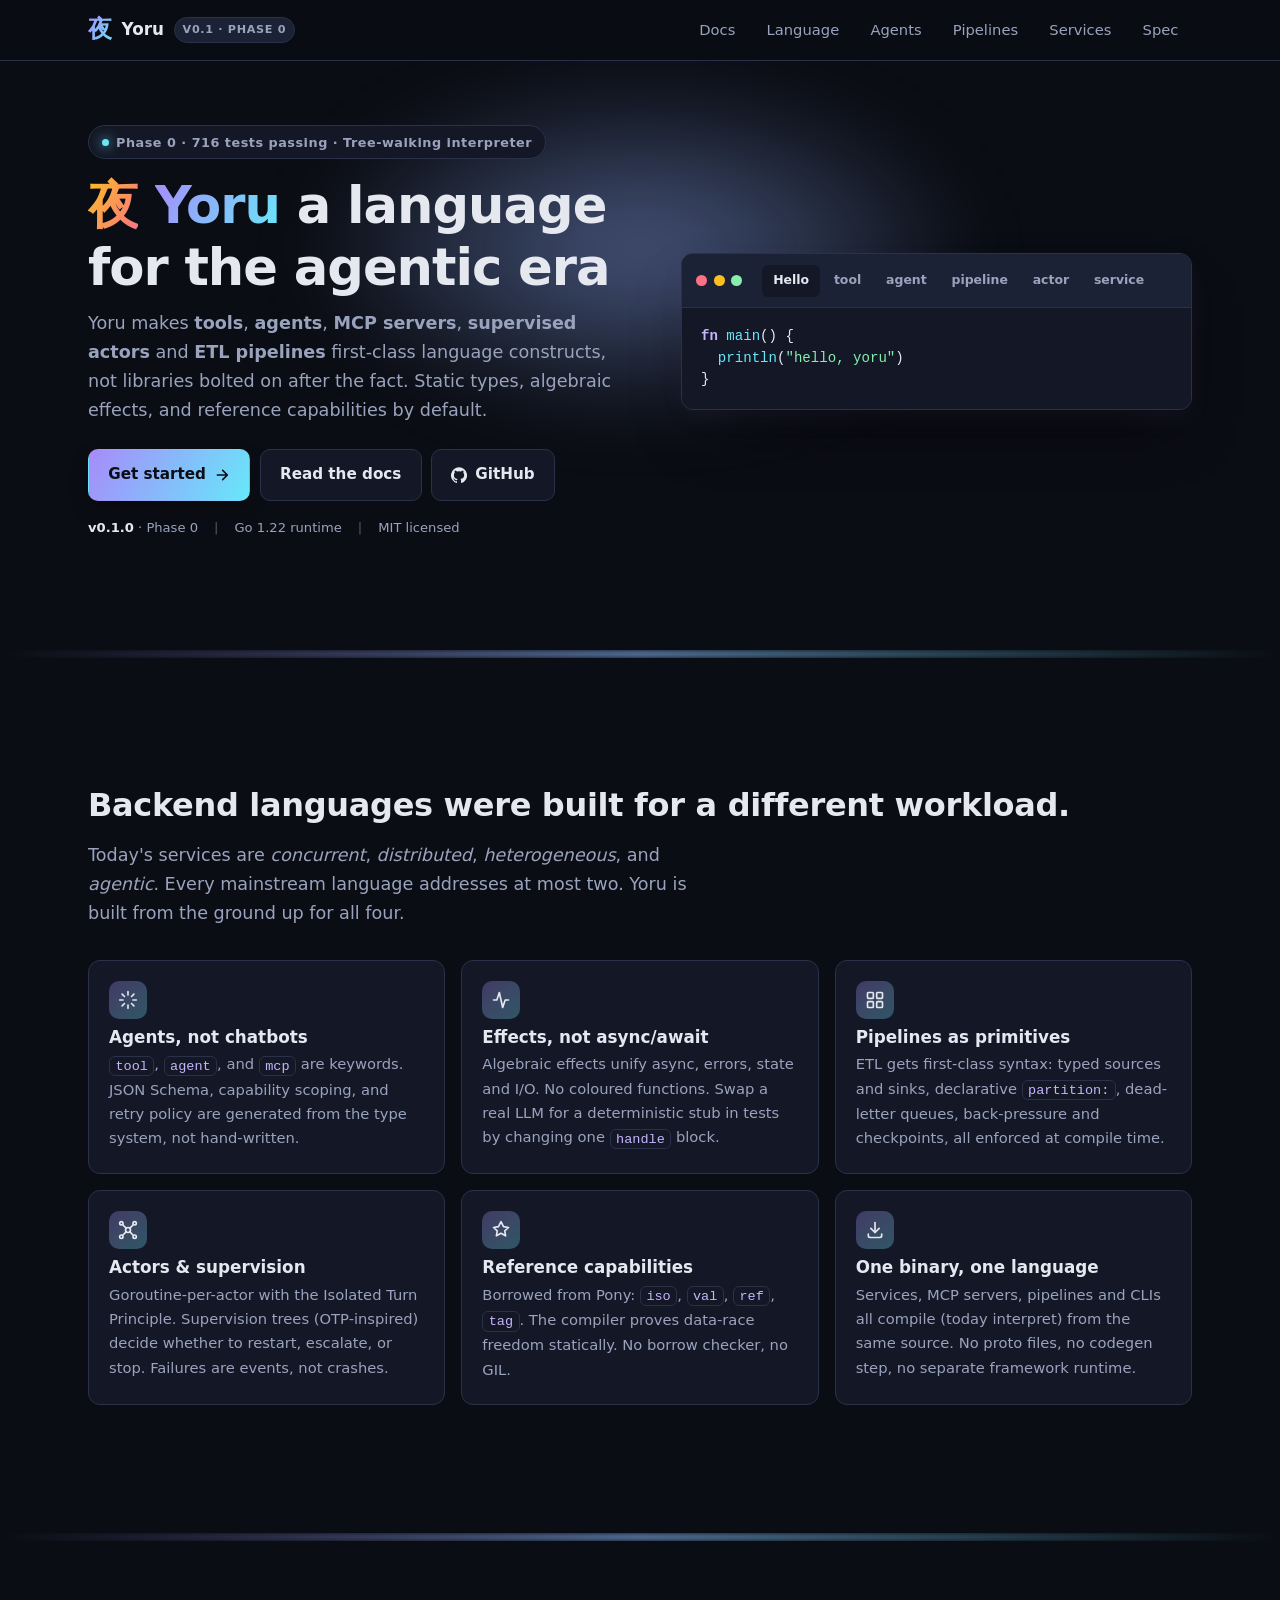
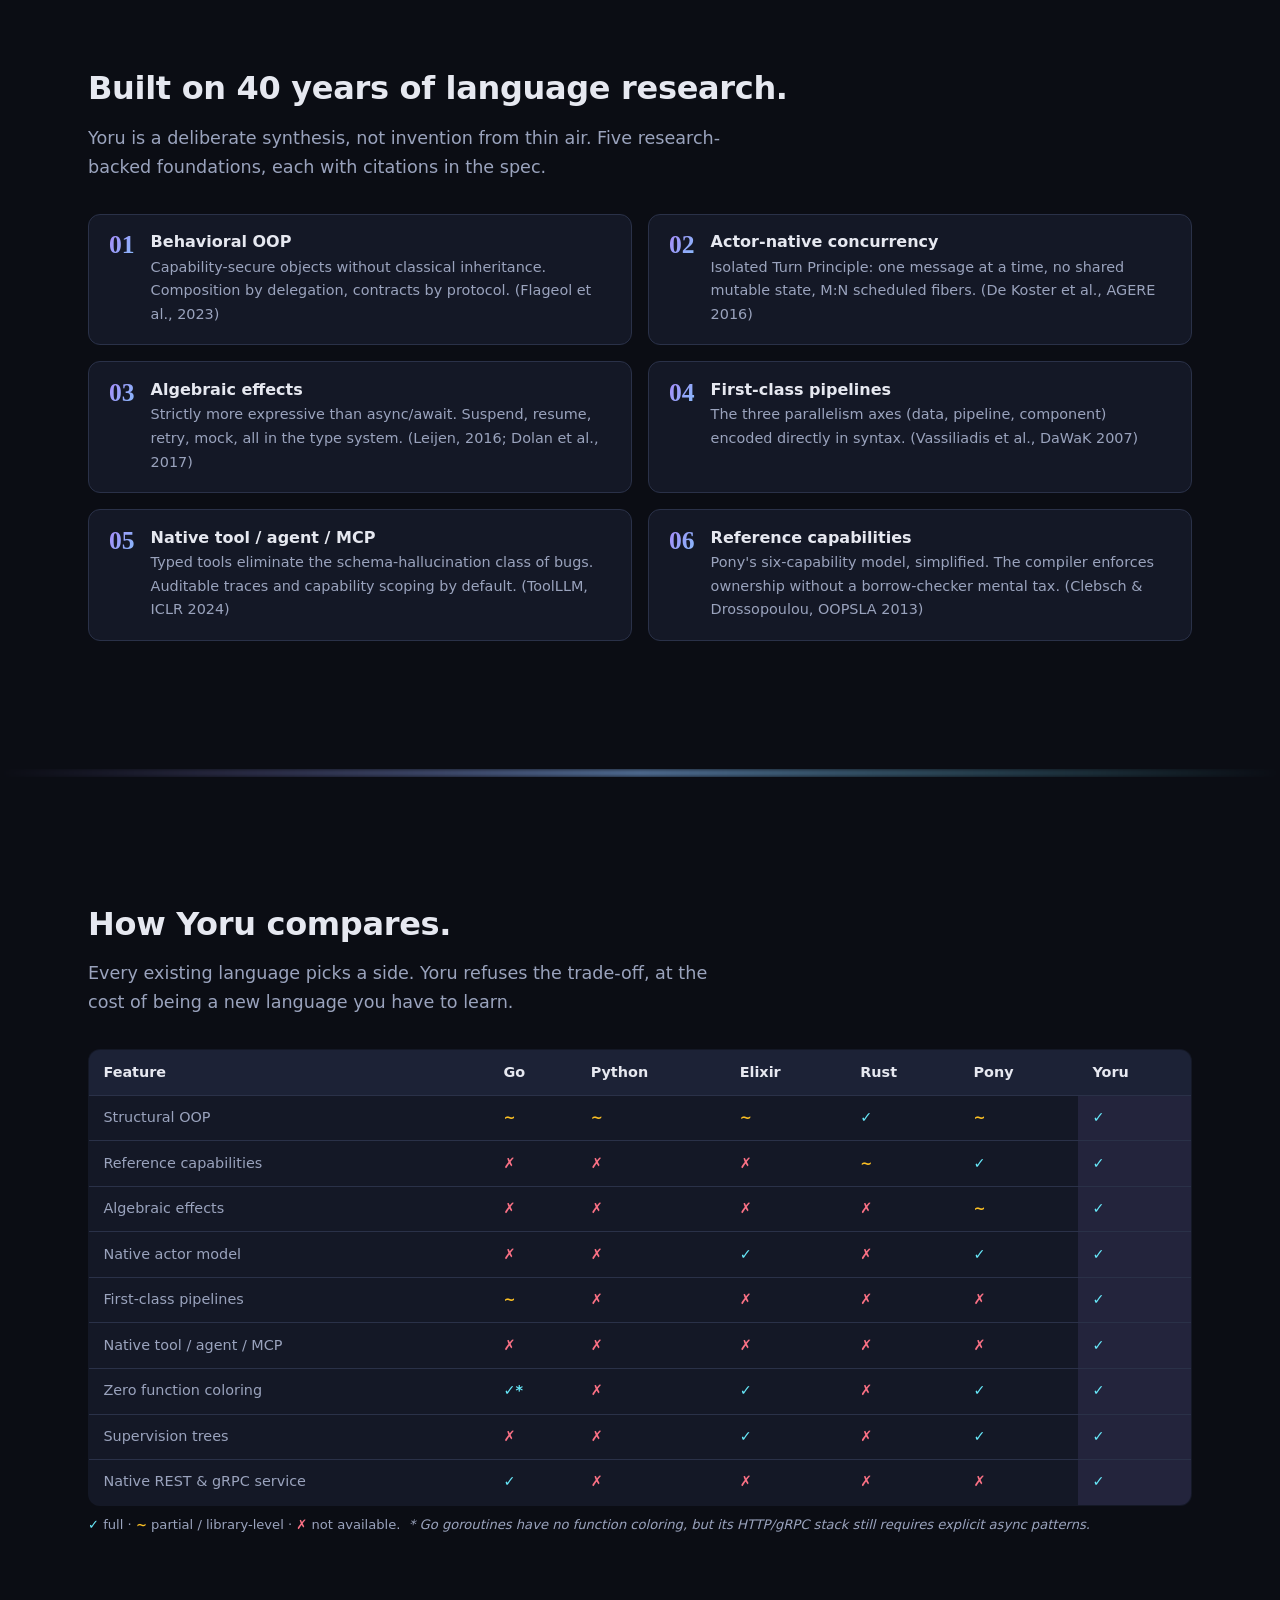
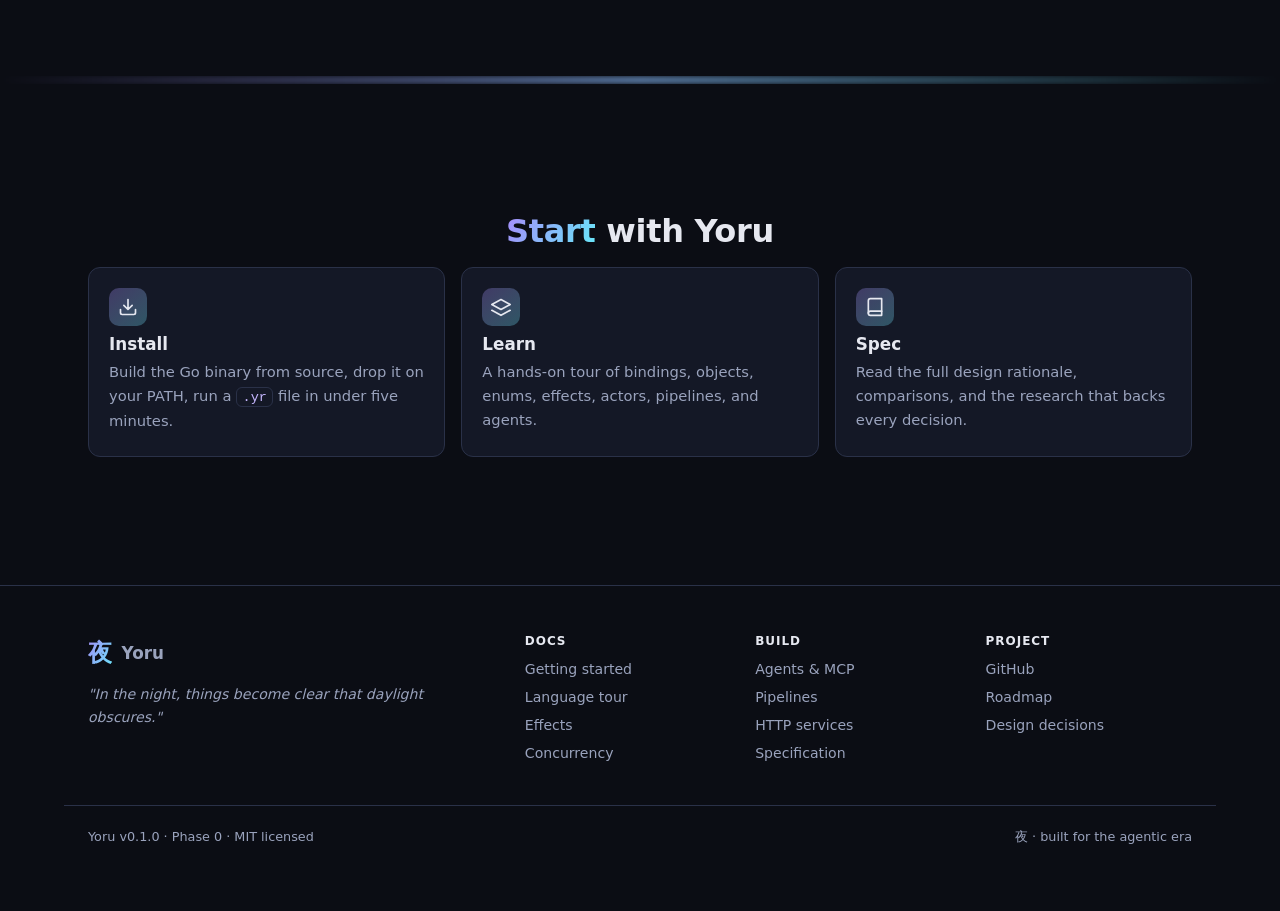
==== commit f8b5bcbe: "responsive" ====
--- a/index.html
+++ b/index.html
@@ -19,7 +19,11 @@
       <span>Yoru</span>
       <span class="brand-tag">v0.1 · Phase 0</span>
     </a>
-    <nav class="nav-links" aria-label="Primary">
+    <button class="menu-toggle" type="button" aria-label="Toggle menu" aria-expanded="false" aria-controls="primary-nav">
+      <svg class="icon-open" viewBox="0 0 24 24" fill="none" stroke="currentColor" stroke-width="2" stroke-linecap="round" stroke-linejoin="round"><line x1="3" y1="6" x2="21" y2="6"/><line x1="3" y1="12" x2="21" y2="12"/><line x1="3" y1="18" x2="21" y2="18"/></svg>
+      <svg class="icon-close" viewBox="0 0 24 24" fill="none" stroke="currentColor" stroke-width="2" stroke-linecap="round" stroke-linejoin="round"><line x1="18" y1="6" x2="6" y2="18"/><line x1="6" y1="6" x2="18" y2="18"/></svg>
+    </button>
+    <nav class="nav-links" id="primary-nav" aria-label="Primary">
       <a href="docs/index.html">Docs</a>
       <a href="docs/index.html#language-tour">Language</a>
       <a href="docs/index.html#agents">Agents</a>
@@ -40,7 +44,7 @@
       <h1>
         <span class="hero-kanji gradient-text-warm">夜</span>
         <span class="gradient-text">Yoru</span>
-        · a language for the&nbsp;agentic&nbsp;era
+        a language for the agentic era
       </h1>
       <p class="hero-sub">
         Yoru makes <strong>tools</strong>, <strong>agents</strong>,
--- a/assets/css/style.css
+++ b/assets/css/style.css
@@ -111,13 +111,16 @@
 hr {
   border: none;
   height: 8px;
-  margin: 4rem 0;
+  margin: 2.5rem 0;
   background: var(--grad);
   opacity: 0.55;
   mask-image: linear-gradient(to right, transparent, black 50%, transparent);
   -webkit-mask-image: linear-gradient(to right, transparent, black 50%, transparent);
   filter: blur(2px);
 }
+@media (min-width: 768px) {
+  hr { margin: 4rem 0; }
+}
 
 ::selection { background: rgba(167,139,250,0.45); color: var(--text); }
 
@@ -125,7 +128,13 @@
   width: 100%;
   max-width: var(--container);
   margin: 0 auto;
-  padding: 0 1.25rem;
+  padding: 0 1rem;
+}
+@media (min-width: 640px) {
+  .container { padding: 0 1.25rem; }
+}
+@media (min-width: 1024px) {
+  .container { padding: 0 1.5rem; }
 }
 .container-wide { max-width: var(--container-wide); }
 
@@ -142,16 +151,25 @@
 .topbar-inner {
   display: flex;
   align-items: center;
-  gap: 1.25rem;
+  gap: 0.75rem;
   height: 60px;
+  position: relative;
+}
+@media (min-width: 800px) {
+  .topbar-inner { gap: 1.25rem; }
 }
 .brand {
   display: inline-flex;
   align-items: center;
-  gap: 0.6rem;
+  gap: 0.5rem;
   font-weight: 700;
-  font-size: 1.05rem;
+  font-size: 1rem;
   color: var(--text);
+  min-width: 0;
+  flex-shrink: 0;
+}
+@media (min-width: 640px) {
+  .brand { gap: 0.6rem; font-size: 1.05rem; }
 }
 .brand:hover { text-decoration: none; color: var(--text); }
 .brand-mark {
@@ -172,12 +190,17 @@
   background: var(--surface-alt);
   color: var(--muted);
   border: 1px solid var(--border);
+  white-space: nowrap;
+}
+@media (max-width: 479px) {
+  .brand-tag { display: none; }
 }
 .nav-links {
   display: flex;
   gap: 0.25rem;
   margin-left: auto;
   align-items: center;
+  flex-wrap: wrap;
 }
 .nav-links a {
   padding: 0.5rem 0.85rem;
@@ -189,15 +212,70 @@
 .nav-links a:hover { color: var(--text); background: var(--surface); text-decoration: none; }
 .nav-links a.is-active { color: var(--text); background: var(--surface); }
 
+.menu-toggle {
+  display: inline-flex;
+  align-items: center;
+  justify-content: center;
+  background: var(--surface);
+  border: 1px solid var(--border);
+  color: var(--text);
+  width: 40px;
+  height: 40px;
+  border-radius: var(--radius-sm);
+  cursor: pointer;
+  margin-left: auto;
+  flex-shrink: 0;
+  transition: background .15s, color .15s;
+}
+.menu-toggle:hover { background: var(--surface-alt); }
+.menu-toggle svg { width: 20px; height: 20px; }
+.menu-toggle .icon-close { display: none; }
+.menu-toggle[aria-expanded="true"] .icon-open { display: none; }
+.menu-toggle[aria-expanded="true"] .icon-close { display: block; }
+
+@media (min-width: 800px) {
+  .menu-toggle { display: none; }
+}
+
+@media (max-width: 799px) {
+  .nav-links {
+    display: none;
+    position: absolute;
+    top: 100%;
+    left: 0;
+    right: 0;
+    flex-direction: column;
+    align-items: stretch;
+    gap: 0.1rem;
+    margin: 0;
+    padding: 0.6rem 0.75rem 0.85rem;
+    background: var(--bg);
+    border-bottom: 1px solid var(--border);
+    box-shadow: var(--shadow-md);
+  }
+  .nav-links.is-open { display: flex; }
+  .nav-links a {
+    padding: 0.7rem 0.85rem;
+    font-size: 1rem;
+    min-height: 44px;
+    display: flex;
+    align-items: center;
+  }
+}
+
 .theme-toggle {
   background: var(--surface);
   border: 1px solid var(--border);
   color: var(--muted);
-  width: 36px; height: 36px;
+  width: 40px; height: 40px;
   border-radius: 999px;
   display: inline-flex; align-items: center; justify-content: center;
   cursor: pointer;
+  flex-shrink: 0;
   transition: color .15s, background .15s, transform .15s;
+}
+@media (min-width: 800px) {
+  .theme-toggle { width: 36px; height: 36px; }
 }
 .theme-toggle:hover { color: var(--text); transform: rotate(15deg); }
 .theme-toggle svg { width: 18px; height: 18px; }
@@ -208,8 +286,11 @@
 
 .hero {
   position: relative;
-  padding: 4rem 0 3rem;
+  padding: 2.5rem 0 2rem;
   overflow: hidden;
+}
+@media (min-width: 768px) {
+  .hero { padding: 4rem 0 3rem; }
 }
 .hero::before {
   content: "";
@@ -217,7 +298,7 @@
   top: -10%;
   left: 50%;
   transform: translateX(-50%);
-  width: 60rem;
+  width: min(60rem, 130vw);
   height: 30rem;
   background: radial-gradient(closest-side, rgba(167,139,250,0.30), transparent 70%),
               radial-gradient(closest-side, rgba(103,232,249,0.22), transparent 70%);
@@ -233,9 +314,12 @@
   position: relative;
   display: grid;
   grid-template-columns: 1fr;
-  gap: 2.5rem;
+  gap: 1.75rem;
   align-items: center;
   z-index: 1;
+}
+@media (min-width: 768px) {
+  .hero-grid { gap: 2.5rem; }
 }
 @media (min-width: 960px) {
   .hero-grid { grid-template-columns: 1.05fr 1fr; gap: 3.5rem; }
@@ -279,24 +363,34 @@
 }
 
 .hero-sub {
-  font-size: 1.1rem;
+  font-size: 1rem;
   color: var(--muted);
   max-width: 34rem;
-  margin: 0 0 1.5rem;
+  margin: 0 0 1.25rem;
+}
+@media (min-width: 640px) {
+  .hero-sub { font-size: 1.1rem; margin: 0 0 1.5rem; }
 }
 
 .cta-row {
-  display: flex; flex-wrap: wrap; gap: 0.7rem;
+  display: flex; flex-wrap: wrap; gap: 0.6rem;
 }
 .btn {
-  display: inline-flex; align-items: center; gap: 0.5rem;
-  padding: 0.75rem 1.2rem;
+  display: inline-flex; align-items: center; justify-content: center; gap: 0.5rem;
+  padding: 0.7rem 1.1rem;
+  min-height: 44px;
   border-radius: 10px;
   font-weight: 600;
-  font-size: 0.95rem;
+  font-size: 0.92rem;
   border: 1px solid transparent;
   cursor: pointer;
   transition: transform .12s ease, box-shadow .15s, background .15s, color .15s, border-color .15s;
+}
+@media (min-width: 640px) {
+  .btn { padding: 0.75rem 1.2rem; font-size: 0.95rem; }
+}
+@media (max-width: 419px) {
+  .cta-row .btn { flex: 1 1 100%; }
 }
 .btn-primary {
   background: var(--grad);
@@ -313,12 +407,15 @@
 .btn svg { width: 16px; height: 16px; }
 
 .hero-meta {
-  display: flex; gap: 1rem; align-items: center;
+  display: flex; gap: 0.6rem 1rem; align-items: center;
   font-size: 0.82rem; color: var(--muted);
   margin-top: 1rem; flex-wrap: wrap;
 }
 .hero-meta strong { color: var(--text); font-weight: 700; }
 .hero-meta .pipe { opacity: 0.5; }
+@media (max-width: 479px) {
+  .hero-meta .pipe { display: none; }
+}
 
 
 .code-window {
@@ -328,12 +425,17 @@
   border-radius: var(--radius);
   box-shadow: var(--shadow-lg);
   overflow: hidden;
+  min-width: 0;
 }
 .code-header {
-  display: flex; align-items: center; gap: 0.75rem;
-  padding: 0.65rem 0.9rem;
+  display: flex; align-items: center; gap: 0.5rem;
+  padding: 0.5rem 0.65rem;
   background: var(--surface-alt);
   border-bottom: 1px solid var(--border);
+  min-width: 0;
+}
+@media (min-width: 640px) {
+  .code-header { gap: 0.75rem; padding: 0.65rem 0.9rem; }
 }
 .code-dots { display: flex; gap: 0.4rem; }
 .code-dot { width: 11px; height: 11px; border-radius: 999px; background: var(--border); }
@@ -342,30 +444,45 @@
 .code-dot:nth-child(3) { background: #86efac; }
 
 .code-tabs {
-  display: flex; gap: 0.15rem; margin-left: 0.5rem; overflow-x: auto;
+  display: flex; gap: 0.15rem; margin-left: 0.25rem; overflow-x: auto;
+  -webkit-overflow-scrolling: touch;
+  scrollbar-width: thin;
+  min-width: 0;
+  flex: 1;
+}
+@media (min-width: 640px) {
+  .code-tabs { margin-left: 0.5rem; }
 }
 .code-tab {
   font: inherit;
   background: transparent;
   color: var(--muted);
   border: none;
-  padding: 0.3rem 0.7rem;
+  padding: 0.35rem 0.6rem;
   border-radius: 6px;
-  font-size: 0.78rem;
+  font-size: 0.75rem;
   font-weight: 600;
   white-space: nowrap;
   cursor: pointer;
+  min-height: 32px;
+}
+@media (min-width: 640px) {
+  .code-tab { padding: 0.3rem 0.7rem; font-size: 0.78rem; }
 }
 .code-tab:hover { color: var(--text); background: var(--surface); }
 .code-tab.is-active { color: var(--text); background: var(--surface); }
 
 .code-body pre {
   margin: 0;
-  padding: 1.1rem 1.2rem;
+  padding: 0.85rem 0.95rem;
   overflow-x: auto;
+  -webkit-overflow-scrolling: touch;
   background: var(--surface);
   line-height: 1.55;
-  font-size: 0.85rem;
+  font-size: 0.76rem;
+}
+@media (min-width: 640px) {
+  .code-body pre { padding: 1.1rem 1.2rem; font-size: 0.85rem; }
 }
 
 .code-pane { display: none; }
@@ -382,13 +499,19 @@
 .tok-attr   { color: var(--rose); }
 
 
-.section { padding: 4rem 0; }
+.section { padding: 2.5rem 0; }
+@media (min-width: 768px) {
+  .section { padding: 4rem 0; }
+}
 .section h2 { margin-top: 0; }
 .section-lead {
-  font-size: 1.1rem;
+  font-size: 1rem;
   color: var(--muted);
   max-width: 40rem;
-  margin-bottom: 2rem;
+  margin-bottom: 1.5rem;
+}
+@media (min-width: 640px) {
+  .section-lead { font-size: 1.1rem; margin-bottom: 2rem; }
 }
 
 .feature-grid {
@@ -405,8 +528,11 @@
   background: var(--surface);
   border: 1px solid var(--border);
   border-radius: var(--radius);
-  padding: 1.25rem 1.25rem 1.4rem;
+  padding: 1.1rem 1.1rem 1.25rem;
   transition: border-color .15s, transform .15s, box-shadow .15s;
+}
+@media (min-width: 640px) {
+  .feature { padding: 1.25rem 1.25rem 1.4rem; }
 }
 .feature:hover {
   border-color: color-mix(in srgb, var(--violet) 50%, var(--border));
@@ -466,9 +592,13 @@
   overflow: hidden;
 }
 table.compare th, table.compare td {
-  padding: 0.65rem 0.9rem;
+  padding: 0.55rem 0.7rem;
   text-align: left;
   border-bottom: 1px solid var(--border);
+  white-space: nowrap;
+}
+@media (min-width: 640px) {
+  table.compare th, table.compare td { padding: 0.65rem 0.9rem; }
 }
 table.compare th { background: var(--surface-alt); font-weight: 600; }
 table.compare td:first-child { color: var(--muted); }
@@ -480,11 +610,14 @@
 
 
 .footer {
-  padding: 3rem 0 4rem;
+  padding: 2rem 0 2.5rem;
   border-top: 1px solid var(--border);
   color: var(--muted);
   font-size: 0.88rem;
-  margin-top: 4rem;
+  margin-top: 2.5rem;
+}
+@media (min-width: 768px) {
+  .footer { padding: 3rem 0 4rem; margin-top: 4rem; }
 }
 .footer-grid {
   display: grid; gap: 1.5rem;
@@ -502,33 +635,82 @@
 .footer a { color: var(--muted); }
 .footer a:hover { color: var(--text); }
 .footer-bottom {
-  margin-top: 2.5rem;
+  margin-top: 2rem;
   padding-top: 1.25rem;
   border-top: 1px solid var(--border);
-  display: flex; flex-wrap: wrap; gap: 1rem;
+  display: flex; flex-wrap: wrap; gap: 0.6rem 1rem;
   justify-content: space-between;
   font-size: 0.8rem;
+}
+@media (min-width: 768px) {
+  .footer-bottom { margin-top: 2.5rem; }
+}
+@media (max-width: 539px) {
+  .footer-bottom { flex-direction: column; align-items: flex-start; }
 }
 
 
 .docs-shell {
   display: grid;
   grid-template-columns: 1fr;
-  gap: 2.25rem;
-  padding: 2.25rem 0 4rem;
+  gap: 1.25rem;
+  padding: 1.25rem 0 2.5rem;
+}
+@media (min-width: 768px) {
+  .docs-shell { gap: 2rem; padding: 2rem 0 3rem; }
 }
 @media (min-width: 960px) {
-  .docs-shell { grid-template-columns: 220px minmax(0, 1fr) 200px; gap: 2.75rem; }
+  .docs-shell { grid-template-columns: 220px minmax(0, 1fr) 200px; gap: 2.75rem; padding: 2.25rem 0 4rem; }
+}
+
+.docs-menu-toggle {
+  display: inline-flex;
+  align-items: center;
+  justify-content: space-between;
+  gap: 0.5rem;
+  background: var(--surface);
+  border: 1px solid var(--border);
+  color: var(--text);
+  padding: 0.7rem 0.9rem;
+  border-radius: var(--radius-sm);
+  font: inherit;
+  font-weight: 600;
+  font-size: 0.92rem;
+  cursor: pointer;
+  width: 100%;
+  min-height: 44px;
+  transition: background .15s, border-color .15s;
+}
+.docs-menu-toggle:hover { background: var(--surface-alt); }
+.docs-menu-toggle svg { width: 18px; height: 18px; transition: transform .15s; }
+.docs-menu-toggle[aria-expanded="true"] svg { transform: rotate(180deg); }
+@media (min-width: 960px) {
+  .docs-menu-toggle { display: none; }
 }
 
 .toc-sidebar {
-  position: sticky;
-  top: 76px;
-  align-self: start;
-  font-size: 0.88rem;
-  max-height: calc(100vh - 90px);
-  overflow-y: auto;
-  padding-right: 0.25rem;
+  display: none;
+  font-size: 0.92rem;
+  padding: 0.5rem 0.85rem 0.85rem;
+  background: var(--surface);
+  border: 1px solid var(--border);
+  border-radius: var(--radius-sm);
+}
+.toc-sidebar.is-open { display: block; }
+@media (min-width: 960px) {
+  .toc-sidebar {
+    display: block;
+    position: sticky;
+    top: 76px;
+    align-self: start;
+    font-size: 0.88rem;
+    max-height: calc(100vh - 90px);
+    overflow-y: auto;
+    padding: 0 0.25rem 0 0;
+    background: transparent;
+    border: none;
+    border-radius: 0;
+  }
 }
 .toc-sidebar h4 {
   font-size: 0.7rem;
@@ -548,15 +730,19 @@
 .toc-sidebar a:hover { color: var(--text); background: var(--surface); text-decoration: none; }
 .toc-sidebar a.is-active { color: var(--text); background: var(--surface-alt); border-left: 2px solid var(--violet); }
 
-.toc-right {
-  position: sticky;
-  top: 76px;
-  align-self: start;
-  font-size: 0.82rem;
-  max-height: calc(100vh - 90px);
-  overflow-y: auto;
-  padding-left: 0.5rem;
-  border-left: 1px solid var(--border);
+.toc-right { display: none; }
+@media (min-width: 960px) {
+  .toc-right {
+    display: block;
+    position: sticky;
+    top: 76px;
+    align-self: start;
+    font-size: 0.82rem;
+    max-height: calc(100vh - 90px);
+    overflow-y: auto;
+    padding-left: 0.5rem;
+    border-left: 1px solid var(--border);
+  }
 }
 .toc-right h4 {
   font-size: 0.7rem; text-transform: uppercase; letter-spacing: 0.08em;
@@ -584,10 +770,14 @@
   background: var(--surface);
   border: 1px solid var(--border);
   border-radius: var(--radius-sm);
-  padding: 1rem 1.15rem;
+  padding: 0.85rem 0.95rem;
   overflow-x: auto;
-  font-size: 0.85rem;
+  -webkit-overflow-scrolling: touch;
+  font-size: 0.76rem;
   line-height: 1.55;
+}
+@media (min-width: 640px) {
+  .docs-content pre { padding: 1rem 1.15rem; font-size: 0.85rem; }
 }
 
 .docs-content blockquote {
@@ -600,16 +790,30 @@
 }
 .docs-content blockquote p:last-child { margin-bottom: 0; }
 
+.docs-content .table-wrap {
+  overflow-x: auto;
+  -webkit-overflow-scrolling: touch;
+  margin: 1rem 0 1.5rem;
+}
 .docs-content table {
   width: 100%;
   border-collapse: collapse;
-  font-size: 0.9rem;
+  font-size: 0.88rem;
   margin: 1rem 0 1.5rem;
+  display: block;
+  overflow-x: auto;
+  -webkit-overflow-scrolling: touch;
+}
+@media (min-width: 768px) {
+  .docs-content table { display: table; font-size: 0.9rem; }
 }
 .docs-content th, .docs-content td {
   text-align: left;
-  padding: 0.55rem 0.7rem;
+  padding: 0.5rem 0.65rem;
   border-bottom: 1px solid var(--border);
+}
+@media (min-width: 640px) {
+  .docs-content th, .docs-content td { padding: 0.55rem 0.7rem; }
 }
 .docs-content th { background: var(--surface); font-weight: 600; }
 
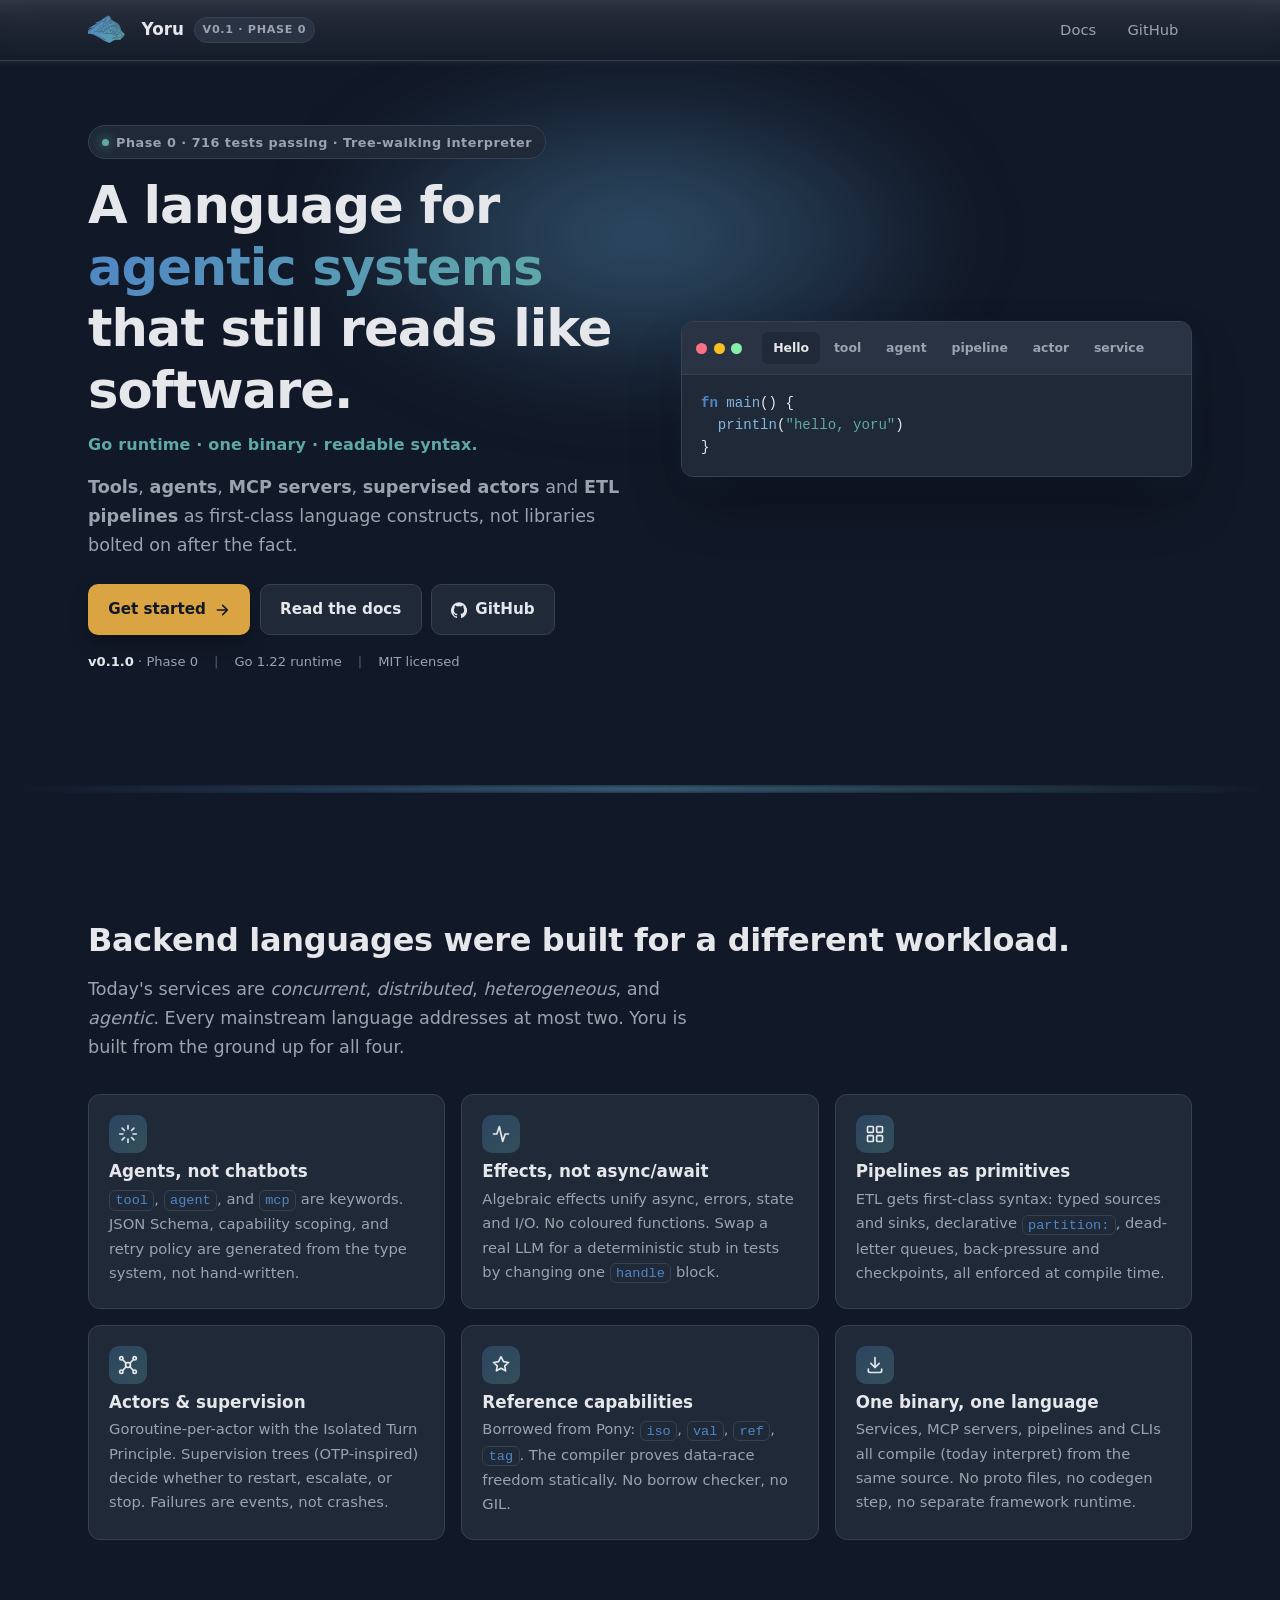
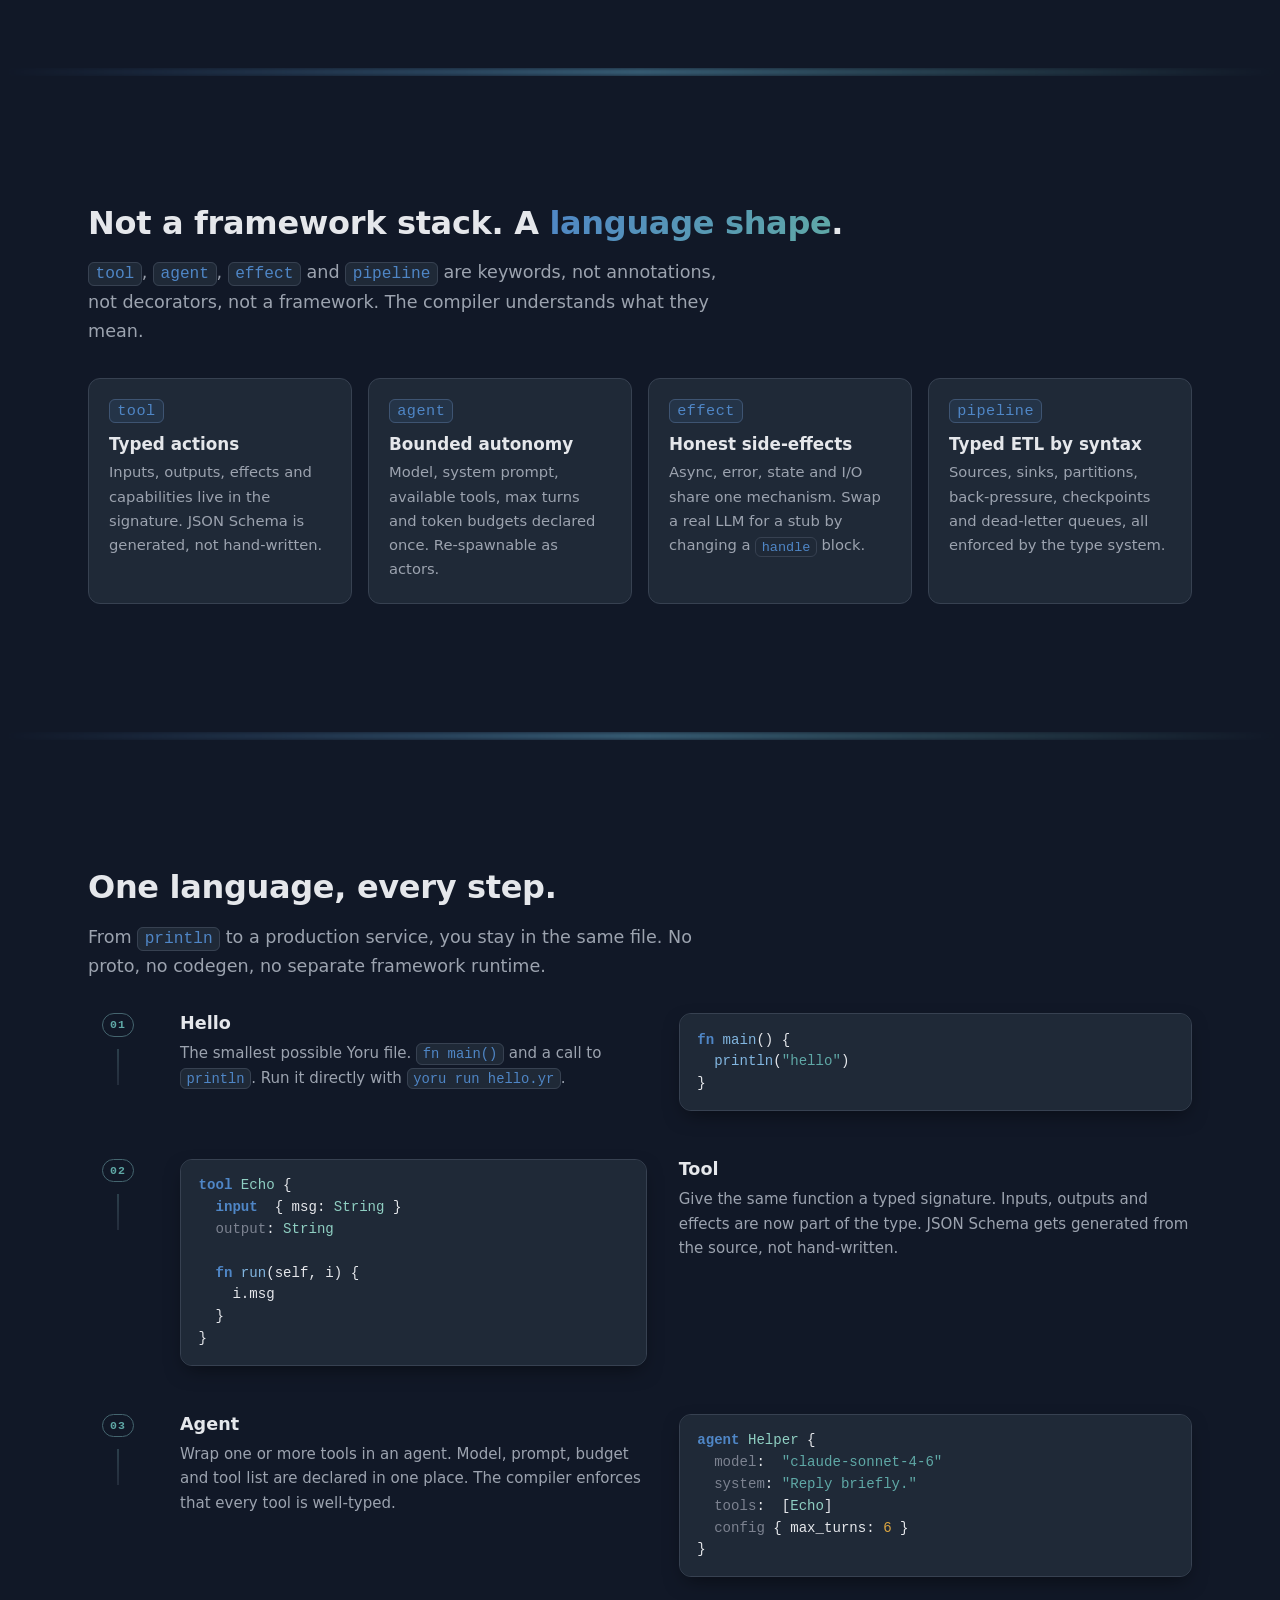
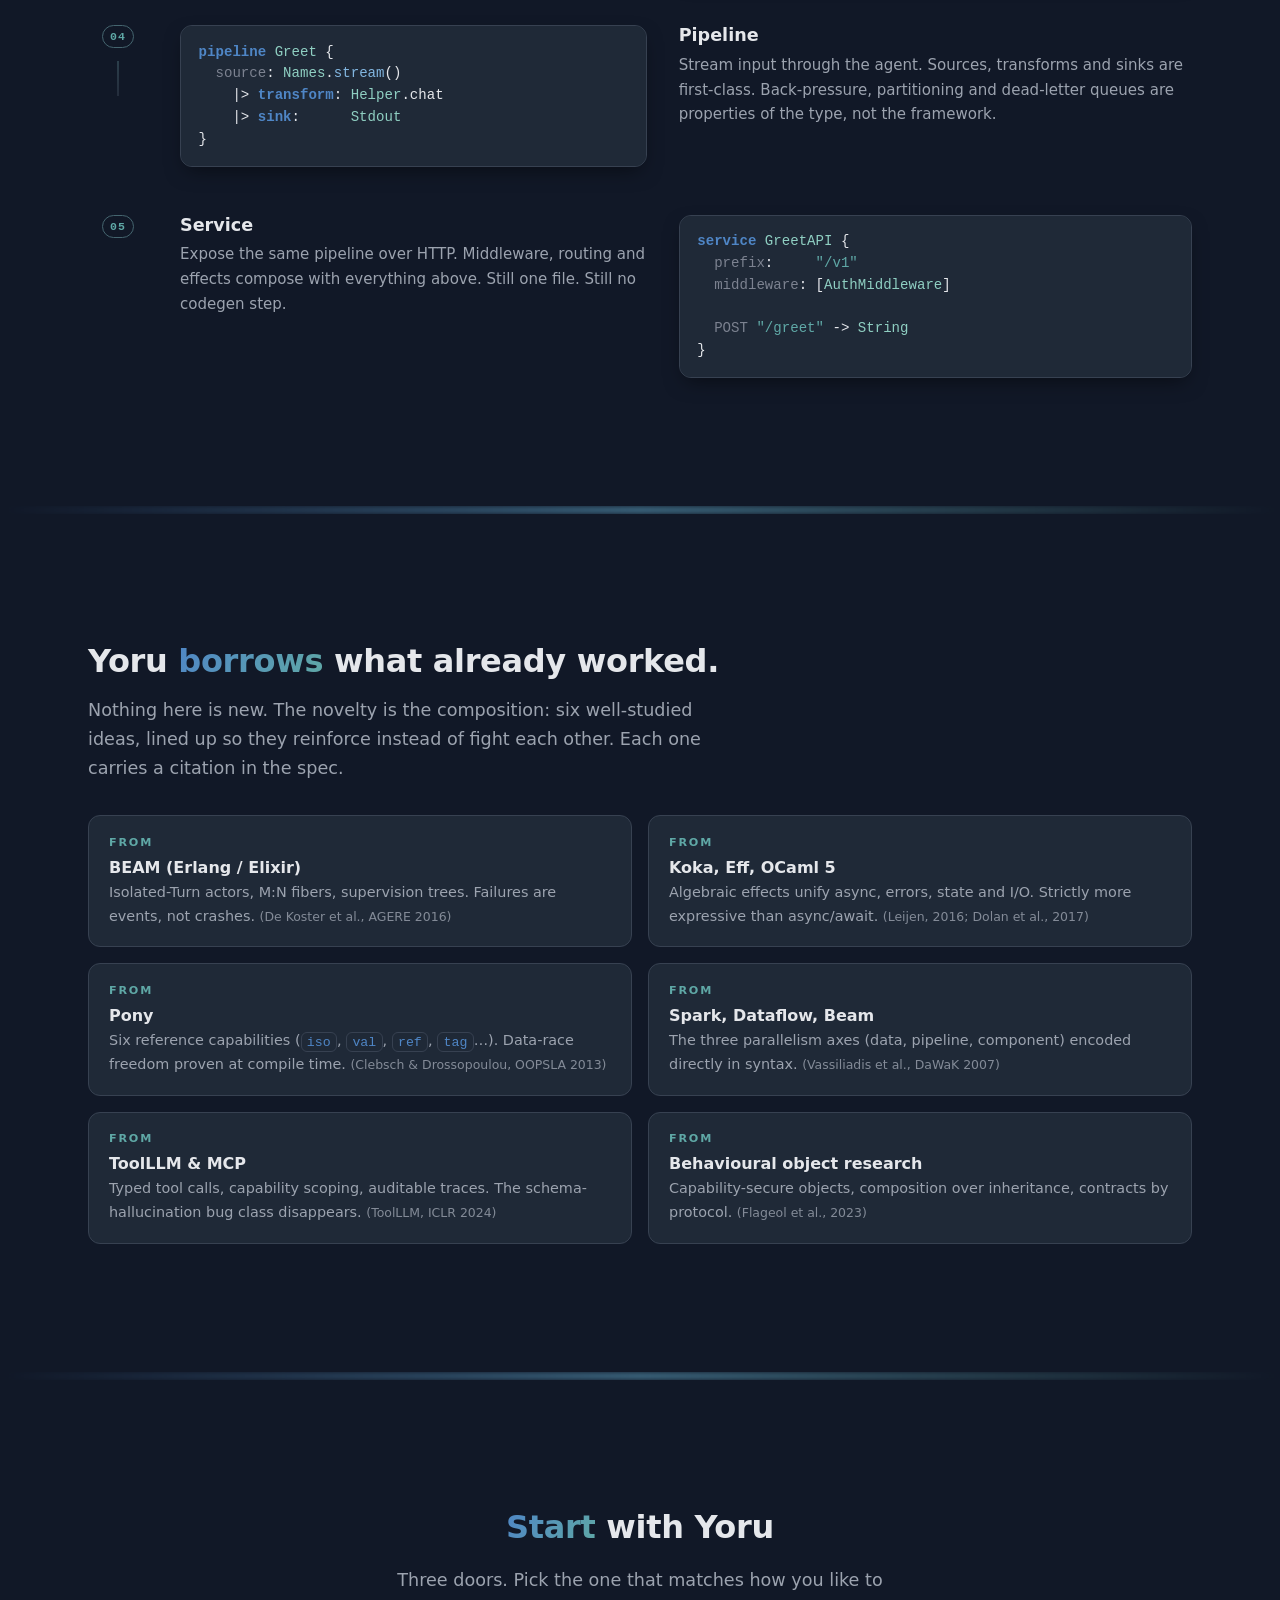
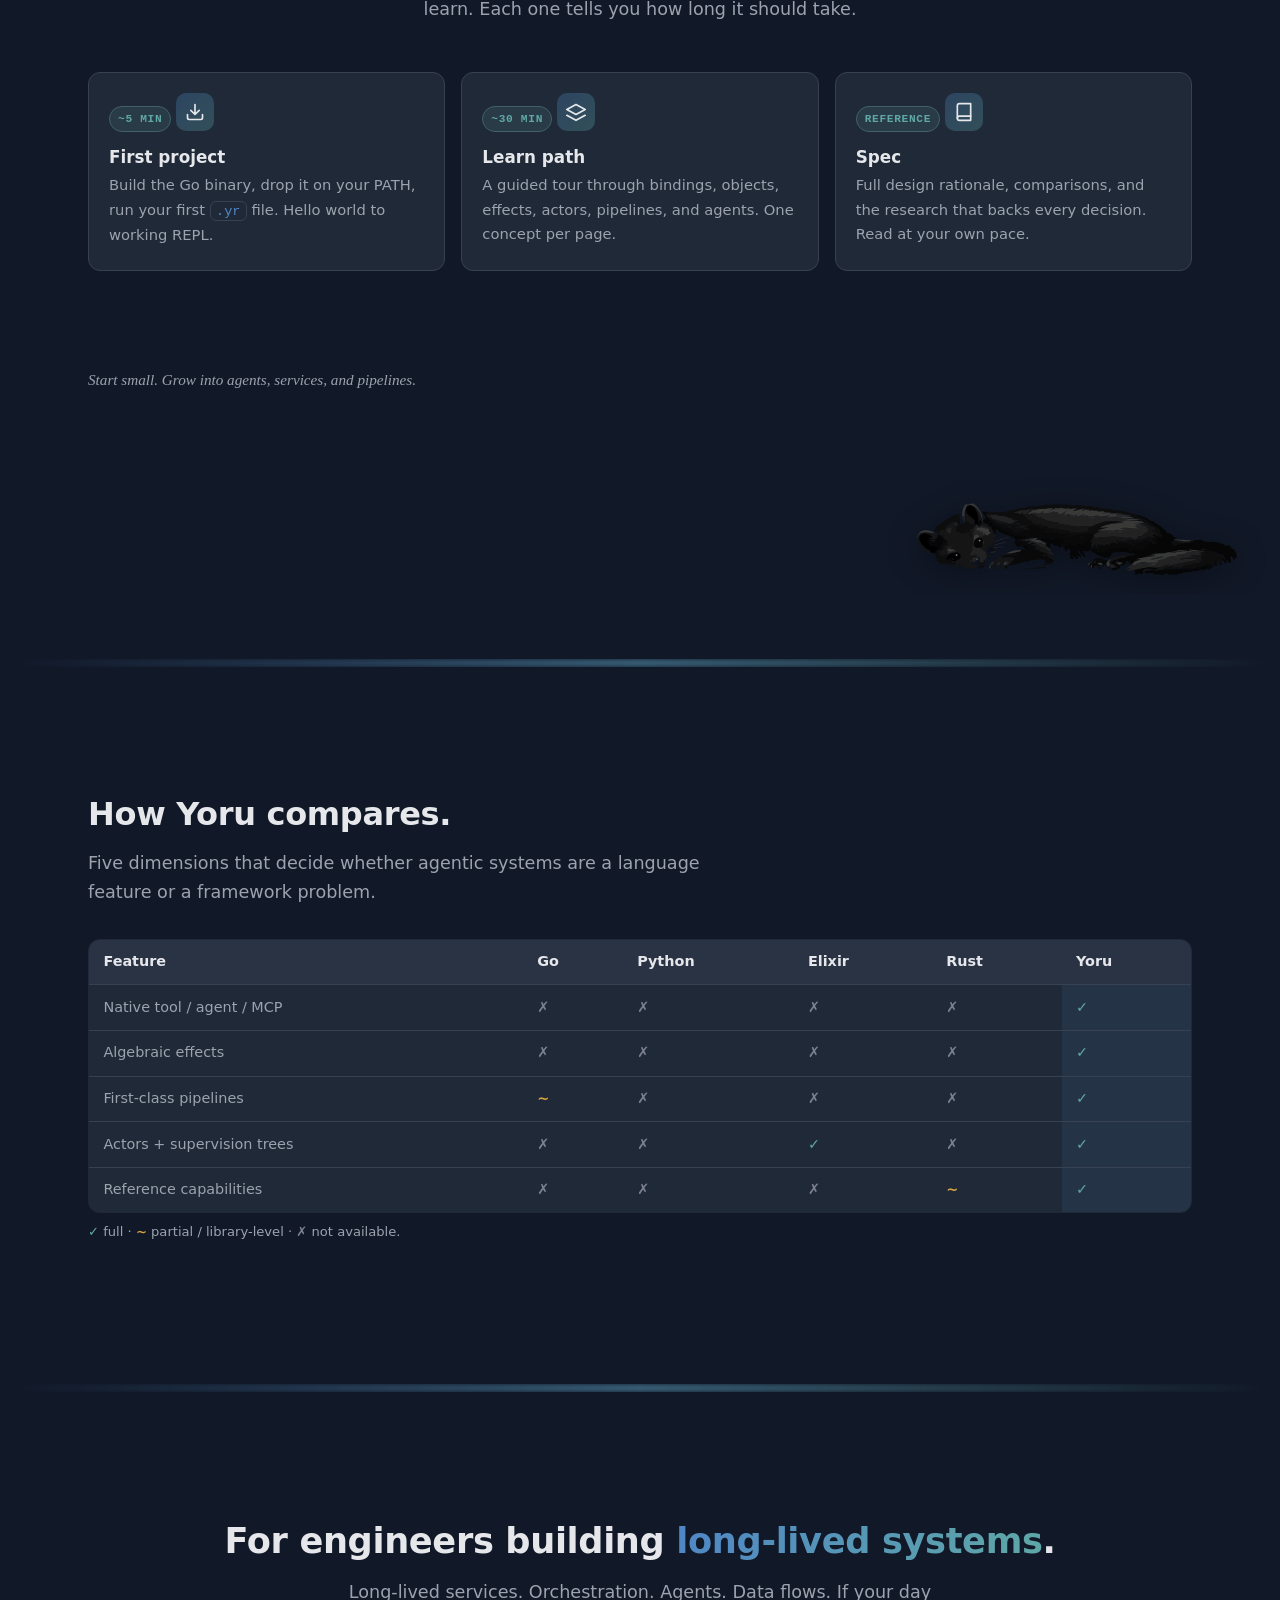
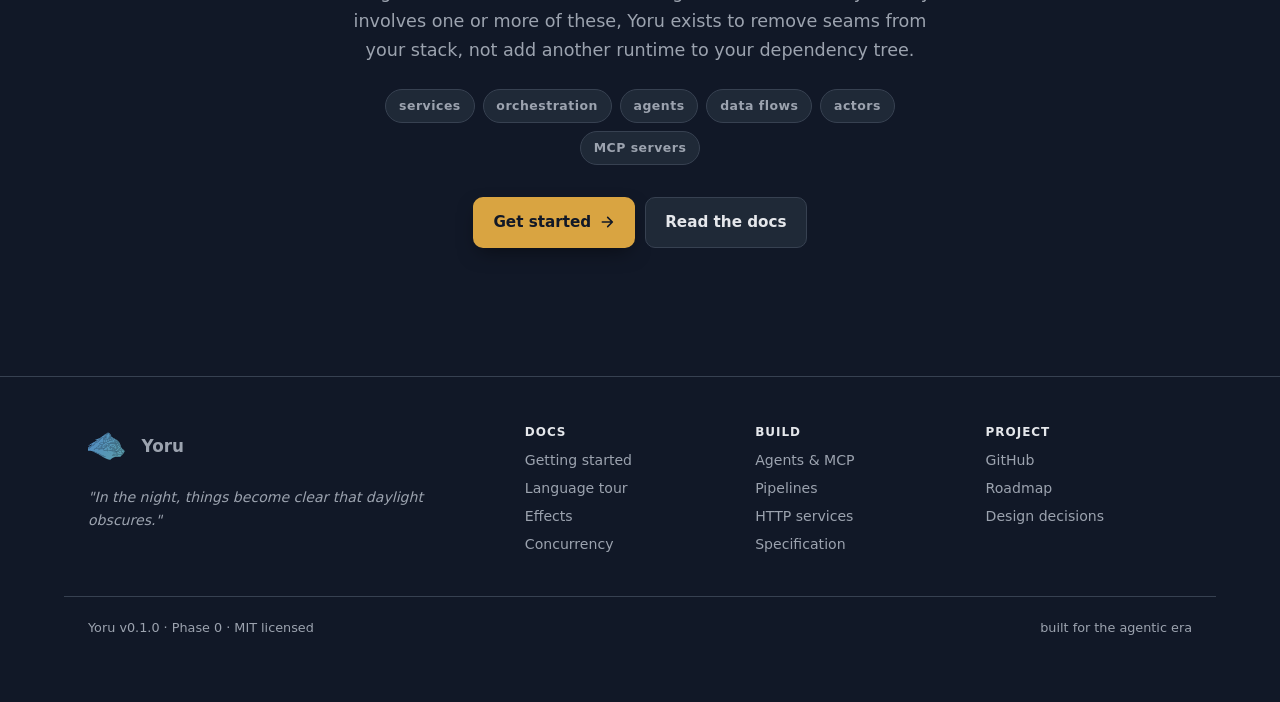
==== commit c2cbcfe6: "improvements" ====
--- a/index.html
+++ b/index.html
@@ -15,7 +15,7 @@
 <header class="topbar">
   <div class="container topbar-inner">
     <a href="index.html" class="brand">
-      <span class="brand-mark">夜</span>
+      <span class="brand-mascot" role="img" aria-label="Yoru marten"></span>
       <span>Yoru</span>
       <span class="brand-tag">v0.1 · Phase 0</span>
     </a>
@@ -25,11 +25,7 @@
     </button>
     <nav class="nav-links" id="primary-nav" aria-label="Primary">
       <a href="docs/index.html">Docs</a>
-      <a href="docs/index.html#language-tour">Language</a>
-      <a href="docs/index.html#agents">Agents</a>
-      <a href="docs/index.html#pipelines">Pipelines</a>
-      <a href="docs/index.html#services">Services</a>
-      <a href="docs/index.html#spec">Spec</a>
+      <a href="https://github.com/adriangitvitz/yoru" target="_blank" rel="noopener">GitHub</a>
     </nav>
   </div>
 </header>
@@ -42,16 +38,17 @@
         Phase 0 · 716 tests passing · Tree-walking interpreter
       </span>
       <h1>
-        <span class="hero-kanji gradient-text-warm">夜</span>
-        <span class="gradient-text">Yoru</span>
-        a language for the agentic era
+        A language for <span class="gradient-text">agentic systems</span>
+        that still reads like software.
       </h1>
+      <p class="hero-familiarity">
+        Go runtime · one binary · readable syntax.
+      </p>
       <p class="hero-sub">
-        Yoru makes <strong>tools</strong>, <strong>agents</strong>,
+        <strong>Tools</strong>, <strong>agents</strong>,
         <strong>MCP servers</strong>, <strong>supervised actors</strong> and
-        <strong>ETL pipelines</strong> first-class language constructs, not
-        libraries bolted on after the fact. Static types, algebraic effects,
-        and reference capabilities by default.
+        <strong>ETL pipelines</strong> as first-class language constructs,
+        not libraries bolted on after the fact.
       </p>
       <div class="cta-row">
         <a class="btn btn-primary" href="docs/index.html#getting-started">
@@ -278,55 +275,241 @@
 
 <section class="section">
   <div class="container">
-    <h2>Built on 40 years of language research.</h2>
+    <h2>Not a framework stack. A <span class="gradient-text">language shape</span>.</h2>
     <p class="section-lead">
-      Yoru is a deliberate synthesis, not invention from thin air. Five
-      research-backed foundations, each with citations in the spec.
+      <code>tool</code>, <code>agent</code>, <code>effect</code> and
+      <code>pipeline</code> are keywords, not annotations, not decorators,
+      not a framework. The compiler understands what they mean.
+    </p>
+
+    <div class="shape-grid">
+      <article class="shape">
+        <div class="shape-kw"><code>tool</code></div>
+        <h3>Typed actions</h3>
+        <p>Inputs, outputs, effects and capabilities live in the signature. JSON Schema is generated, not hand-written.</p>
+      </article>
+
+      <article class="shape">
+        <div class="shape-kw"><code>agent</code></div>
+        <h3>Bounded autonomy</h3>
+        <p>Model, system prompt, available tools, max turns and token budgets declared once. Re-spawnable as actors.</p>
+      </article>
+
+      <article class="shape">
+        <div class="shape-kw"><code>effect</code></div>
+        <h3>Honest side-effects</h3>
+        <p>Async, error, state and I/O share one mechanism. Swap a real LLM for a stub by changing a <code>handle</code> block.</p>
+      </article>
+
+      <article class="shape">
+        <div class="shape-kw"><code>pipeline</code></div>
+        <h3>Typed ETL by syntax</h3>
+        <p>Sources, sinks, partitions, back-pressure, checkpoints and dead-letter queues, all enforced by the type system.</p>
+      </article>
+    </div>
+  </div>
+</section>
+
+<hr>
+
+<section class="section">
+  <div class="container">
+    <h2>One language, every step.</h2>
+    <p class="section-lead">
+      From <code>println</code> to a production service, you stay in the
+      same file. No proto, no codegen, no separate framework runtime.
+    </p>
+
+    <ol class="proof-timeline">
+      <li class="proof-row">
+        <div class="proof-marker"><span class="proof-num">01</span></div>
+        <div class="proof-text">
+          <h3>Hello</h3>
+          <p>The smallest possible Yoru file. <code>fn main()</code> and a
+             call to <code>println</code>. Run it directly with
+             <code>yoru run hello.yr</code>.</p>
+        </div>
+        <div class="proof-code">
+<pre><code><span class="tok-kw">fn</span> <span class="tok-fn">main</span>() {
+  <span class="tok-fn">println</span>(<span class="tok-str">"hello"</span>)
+}</code></pre>
+        </div>
+      </li>
+
+      <li class="proof-row proof-row--flip">
+        <div class="proof-marker"><span class="proof-num">02</span></div>
+        <div class="proof-text">
+          <h3>Tool</h3>
+          <p>Give the same function a typed signature. Inputs, outputs and
+             effects are now part of the type. JSON Schema gets generated
+             from the source, not hand-written.</p>
+        </div>
+        <div class="proof-code">
+<pre><code><span class="tok-kw">tool</span> <span class="tok-type">Echo</span> {
+  <span class="tok-kw">input</span>  { msg: <span class="tok-type">String</span> }
+  <span class="tok-attr">output</span>: <span class="tok-type">String</span>
+
+  <span class="tok-kw">fn</span> <span class="tok-fn">run</span>(self, i) {
+    i.msg
+  }
+}</code></pre>
+        </div>
+      </li>
+
+      <li class="proof-row">
+        <div class="proof-marker"><span class="proof-num">03</span></div>
+        <div class="proof-text">
+          <h3>Agent</h3>
+          <p>Wrap one or more tools in an agent. Model, prompt, budget
+             and tool list are declared in one place. The compiler enforces
+             that every tool is well-typed.</p>
+        </div>
+        <div class="proof-code">
+<pre><code><span class="tok-kw">agent</span> <span class="tok-type">Helper</span> {
+  <span class="tok-attr">model</span>:  <span class="tok-str">"claude-sonnet-4-6"</span>
+  <span class="tok-attr">system</span>: <span class="tok-str">"Reply briefly."</span>
+  <span class="tok-attr">tools</span>:  [<span class="tok-type">Echo</span>]
+  <span class="tok-attr">config</span> { max_turns: <span class="tok-num">6</span> }
+}</code></pre>
+        </div>
+      </li>
+
+      <li class="proof-row proof-row--flip">
+        <div class="proof-marker"><span class="proof-num">04</span></div>
+        <div class="proof-text">
+          <h3>Pipeline</h3>
+          <p>Stream input through the agent. Sources, transforms and sinks
+             are first-class. Back-pressure, partitioning and dead-letter
+             queues are properties of the type, not the framework.</p>
+        </div>
+        <div class="proof-code">
+<pre><code><span class="tok-kw">pipeline</span> <span class="tok-type">Greet</span> {
+  <span class="tok-attr">source</span>: <span class="tok-type">Names</span>.<span class="tok-fn">stream</span>()
+    |&gt; <span class="tok-kw">transform</span>: <span class="tok-type">Helper</span>.chat
+    |&gt; <span class="tok-kw">sink</span>:      <span class="tok-type">Stdout</span>
+}</code></pre>
+        </div>
+      </li>
+
+      <li class="proof-row">
+        <div class="proof-marker proof-marker--end"><span class="proof-num">05</span></div>
+        <div class="proof-text">
+          <h3>Service</h3>
+          <p>Expose the same pipeline over HTTP. Middleware, routing and
+             effects compose with everything above. Still one file. Still
+             no codegen step.</p>
+        </div>
+        <div class="proof-code">
+<pre><code><span class="tok-kw">service</span> <span class="tok-type">GreetAPI</span> {
+  <span class="tok-attr">prefix</span>:     <span class="tok-str">"/v1"</span>
+  <span class="tok-attr">middleware</span>: [<span class="tok-type">AuthMiddleware</span>]
+
+  <span class="tok-attr">POST</span> <span class="tok-str">"/greet"</span> -&gt; <span class="tok-type">String</span>
+}</code></pre>
+        </div>
+      </li>
+    </ol>
+  </div>
+</section>
+
+<hr>
+
+<section class="section">
+  <div class="container">
+    <h2>Yoru <span class="gradient-text">borrows</span> what already worked.</h2>
+    <p class="section-lead">
+      Nothing here is new. The novelty is the composition: six well-studied
+      ideas, lined up so they reinforce instead of fight each other. Each one
+      carries a citation in the spec.
     </p>
 
     <div class="pillars">
       <article class="pillar">
-        <span class="pillar-no">01</span>
-        <div>
-          <h3>Behavioral OOP</h3>
-          <p>Capability-secure objects without classical inheritance. Composition by delegation, contracts by protocol. (Flageol et al., 2023)</p>
-        </div>
+        <div class="pillar-from">from</div>
+        <h3>BEAM (Erlang / Elixir)</h3>
+        <p>Isolated-Turn actors, M:N fibers, supervision trees. Failures are events, not crashes. <em>(De Koster et al., AGERE 2016)</em></p>
       </article>
       <article class="pillar">
-        <span class="pillar-no">02</span>
-        <div>
-          <h3>Actor-native concurrency</h3>
-          <p>Isolated Turn Principle: one message at a time, no shared mutable state, M:N scheduled fibers. (De Koster et al., AGERE 2016)</p>
-        </div>
+        <div class="pillar-from">from</div>
+        <h3>Koka, Eff, OCaml 5</h3>
+        <p>Algebraic effects unify async, errors, state and I/O. Strictly more expressive than async/await. <em>(Leijen, 2016; Dolan et al., 2017)</em></p>
       </article>
       <article class="pillar">
-        <span class="pillar-no">03</span>
-        <div>
-          <h3>Algebraic effects</h3>
-          <p>Strictly more expressive than async/await. Suspend, resume, retry, mock, all in the type system. (Leijen, 2016; Dolan et al., 2017)</p>
-        </div>
+        <div class="pillar-from">from</div>
+        <h3>Pony</h3>
+        <p>Six reference capabilities (<code>iso</code>, <code>val</code>, <code>ref</code>, <code>tag</code>…). Data-race freedom proven at compile time. <em>(Clebsch &amp; Drossopoulou, OOPSLA 2013)</em></p>
       </article>
       <article class="pillar">
-        <span class="pillar-no">04</span>
-        <div>
-          <h3>First-class pipelines</h3>
-          <p>The three parallelism axes (data, pipeline, component) encoded directly in syntax. (Vassiliadis et al., DaWaK 2007)</p>
-        </div>
+        <div class="pillar-from">from</div>
+        <h3>Spark, Dataflow, Beam</h3>
+        <p>The three parallelism axes (data, pipeline, component) encoded directly in syntax. <em>(Vassiliadis et al., DaWaK 2007)</em></p>
       </article>
       <article class="pillar">
-        <span class="pillar-no">05</span>
-        <div>
-          <h3>Native tool / agent / MCP</h3>
-          <p>Typed tools eliminate the schema-hallucination class of bugs. Auditable traces and capability scoping by default. (ToolLLM, ICLR 2024)</p>
-        </div>
+        <div class="pillar-from">from</div>
+        <h3>ToolLLM &amp; MCP</h3>
+        <p>Typed tool calls, capability scoping, auditable traces. The schema-hallucination bug class disappears. <em>(ToolLLM, ICLR 2024)</em></p>
       </article>
       <article class="pillar">
-        <span class="pillar-no">06</span>
-        <div>
-          <h3>Reference capabilities</h3>
-          <p>Pony's six-capability model, simplified. The compiler enforces ownership without a borrow-checker mental tax. (Clebsch &amp; Drossopoulou, OOPSLA 2013)</p>
-        </div>
-      </article>
+        <div class="pillar-from">from</div>
+        <h3>Behavioural object research</h3>
+        <p>Capability-secure objects, composition over inheritance, contracts by protocol. <em>(Flageol et al., 2023)</em></p>
+      </article>
+    </div>
+  </div>
+</section>
+
+<hr>
+
+<section class="section section-start">
+  <div class="container">
+    <h2 style="text-align:center;"><span class="gradient-text">Start</span> with Yoru</h2>
+    <p class="section-lead" style="text-align:center; margin-left:auto; margin-right:auto;">
+      Three doors. Pick the one that matches how you like to learn.
+      Each one tells you how long it should take.
+    </p>
+
+    <div class="feature-grid">
+      <a class="feature" href="docs/index.html#install" style="color: inherit;">
+        <span class="feature-time">~5 min</span>
+        <div class="feature-icon" aria-hidden="true">
+          <svg viewBox="0 0 24 24" fill="none" stroke="currentColor" stroke-width="2"
+               stroke-linecap="round" stroke-linejoin="round">
+            <path d="M21 15v4a2 2 0 0 1-2 2H5a2 2 0 0 1-2-2v-4M7 10l5 5 5-5M12 15V3"/>
+          </svg>
+        </div>
+        <h3>First project</h3>
+        <p>Build the Go binary, drop it on your PATH, run your first <code>.yr</code> file. Hello world to working REPL.</p>
+      </a>
+      <a class="feature" href="docs/index.html#language-tour" style="color: inherit;">
+        <span class="feature-time">~30 min</span>
+        <div class="feature-icon" aria-hidden="true">
+          <svg viewBox="0 0 24 24" fill="none" stroke="currentColor" stroke-width="2"
+               stroke-linecap="round" stroke-linejoin="round">
+            <path d="M12 3 1 9l11 6 11-6-11-6zM1 16l11 6 11-6"/>
+          </svg>
+        </div>
+        <h3>Learn path</h3>
+        <p>A guided tour through bindings, objects, effects, actors, pipelines, and agents. One concept per page.</p>
+      </a>
+      <a class="feature" href="docs/index.html#spec" style="color: inherit;">
+        <span class="feature-time">reference</span>
+        <div class="feature-icon" aria-hidden="true">
+          <svg viewBox="0 0 24 24" fill="none" stroke="currentColor" stroke-width="2"
+               stroke-linecap="round" stroke-linejoin="round">
+            <path d="M4 19.5A2.5 2.5 0 0 1 6.5 17H20"/>
+            <path d="M6.5 2H20v20H6.5A2.5 2.5 0 0 1 4 19.5v-15A2.5 2.5 0 0 1 6.5 2z"/>
+          </svg>
+        </div>
+        <h3>Spec</h3>
+        <p>Full design rationale, comparisons, and the research that backs every decision. Read at your own pace.</p>
+      </a>
+    </div>
+
+    <div class="start-mascot-wrap" aria-hidden="true">
+      <img class="start-mascot" src="assets/img/Layer_1.svg" alt="">
+      <p class="start-mascot-caption">
+        Start small. Grow into agents, services, and pipelines.
+      </p>
     </div>
   </div>
 </section>
@@ -337,8 +520,8 @@
   <div class="container">
     <h2>How Yoru compares.</h2>
     <p class="section-lead">
-      Every existing language picks a side. Yoru refuses the trade-off, at
-      the cost of being a new language you have to learn.
+      Five dimensions that decide whether agentic systems are a language
+      feature or a framework problem.
     </p>
 
     <div class="compare-wrap">
@@ -350,67 +533,49 @@
             <th>Python</th>
             <th>Elixir</th>
             <th>Rust</th>
-            <th>Pony</th>
             <th class="yoru-col">Yoru</th>
           </tr>
         </thead>
         <tbody>
-          <tr><td>Structural OOP</td>          <td class="partial">~</td><td class="partial">~</td><td class="partial">~</td><td class="ok">✓</td><td class="partial">~</td><td class="yoru-col ok">✓</td></tr>
-          <tr><td>Reference capabilities</td>  <td class="no">✗</td>     <td class="no">✗</td>     <td class="no">✗</td>     <td class="partial">~</td><td class="ok">✓</td>     <td class="yoru-col ok">✓</td></tr>
-          <tr><td>Algebraic effects</td>       <td class="no">✗</td>     <td class="no">✗</td>     <td class="no">✗</td>     <td class="no">✗</td>     <td class="partial">~</td><td class="yoru-col ok">✓</td></tr>
-          <tr><td>Native actor model</td>      <td class="no">✗</td>     <td class="no">✗</td>     <td class="ok">✓</td>     <td class="no">✗</td>     <td class="ok">✓</td>     <td class="yoru-col ok">✓</td></tr>
-          <tr><td>First-class pipelines</td>   <td class="partial">~</td><td class="no">✗</td>     <td class="no">✗</td>     <td class="no">✗</td>     <td class="no">✗</td>     <td class="yoru-col ok">✓</td></tr>
-          <tr><td>Native tool / agent / MCP</td><td class="no">✗</td>    <td class="no">✗</td>     <td class="no">✗</td>     <td class="no">✗</td>     <td class="no">✗</td>     <td class="yoru-col ok">✓</td></tr>
-          <tr><td>Zero function coloring</td>  <td class="ok">✓*</td>    <td class="no">✗</td>     <td class="ok">✓</td>     <td class="no">✗</td>     <td class="ok">✓</td>     <td class="yoru-col ok">✓</td></tr>
-          <tr><td>Supervision trees</td>       <td class="no">✗</td>     <td class="no">✗</td>     <td class="ok">✓</td>     <td class="no">✗</td>     <td class="ok">✓</td>     <td class="yoru-col ok">✓</td></tr>
-          <tr><td>Native REST &amp; gRPC service</td><td class="ok">✓</td><td class="no">✗</td>   <td class="no">✗</td>     <td class="no">✗</td>     <td class="no">✗</td>     <td class="yoru-col ok">✓</td></tr>
+          <tr><td>Native tool / agent / MCP</td><td class="no">✗</td>    <td class="no">✗</td>     <td class="no">✗</td>     <td class="no">✗</td>     <td class="yoru-col ok">✓</td></tr>
+          <tr><td>Algebraic effects</td>       <td class="no">✗</td>     <td class="no">✗</td>     <td class="no">✗</td>     <td class="no">✗</td>     <td class="yoru-col ok">✓</td></tr>
+          <tr><td>First-class pipelines</td>   <td class="partial">~</td><td class="no">✗</td>     <td class="no">✗</td>     <td class="no">✗</td>     <td class="yoru-col ok">✓</td></tr>
+          <tr><td>Actors + supervision trees</td><td class="no">✗</td>   <td class="no">✗</td>     <td class="ok">✓</td>     <td class="no">✗</td>     <td class="yoru-col ok">✓</td></tr>
+          <tr><td>Reference capabilities</td>  <td class="no">✗</td>     <td class="no">✗</td>     <td class="no">✗</td>     <td class="partial">~</td><td class="yoru-col ok">✓</td></tr>
         </tbody>
       </table>
     </div>
     <p style="font-size: 0.82rem; color: var(--muted); margin-top: 0.5rem;">
       <span class="ok">✓</span> full · <span class="partial">~</span> partial / library-level · <span class="no">✗</span> not available.
-      &nbsp;<em>* Go goroutines have no function coloring, but its HTTP/gRPC stack still requires explicit async patterns.</em>
     </p>
   </div>
 </section>
 
 <hr>
 
-<section class="section">
+<section class="section section-identity">
   <div class="container">
-    <h2 style="text-align:center;"><span class="gradient-text">Start</span> with Yoru</h2>
-    <div class="feature-grid">
-      <a class="feature" href="docs/index.html#install" style="color: inherit;">
-        <div class="feature-icon" aria-hidden="true">
-          <svg viewBox="0 0 24 24" fill="none" stroke="currentColor" stroke-width="2"
-               stroke-linecap="round" stroke-linejoin="round">
-            <path d="M21 15v4a2 2 0 0 1-2 2H5a2 2 0 0 1-2-2v-4M7 10l5 5 5-5M12 15V3"/>
-          </svg>
-        </div>
-        <h3>Install</h3>
-        <p>Build the Go binary from source, drop it on your PATH, run a <code>.yr</code> file in under five minutes.</p>
+    <h2 style="text-align:center;">For engineers building <span class="gradient-text">long-lived systems</span>.</h2>
+    <p class="identity-lead">
+      Long-lived services. Orchestration. Agents. Data flows.
+      If your day involves one or more of these, Yoru exists to remove
+      seams from your stack, not add another runtime to your dependency tree.
+    </p>
+    <div class="identity-tags" aria-hidden="true">
+      <span>services</span>
+      <span>orchestration</span>
+      <span>agents</span>
+      <span>data flows</span>
+      <span>actors</span>
+      <span>MCP servers</span>
+    </div>
+    <div class="identity-cta">
+      <a class="btn btn-primary" href="docs/index.html#getting-started">
+        Get started
+        <svg viewBox="0 0 24 24" fill="none" stroke="currentColor" stroke-width="2.4"
+             stroke-linecap="round" stroke-linejoin="round"><path d="M5 12h14M13 5l7 7-7 7"/></svg>
       </a>
-      <a class="feature" href="docs/index.html#language-tour" style="color: inherit;">
-        <div class="feature-icon" aria-hidden="true">
-          <svg viewBox="0 0 24 24" fill="none" stroke="currentColor" stroke-width="2"
-               stroke-linecap="round" stroke-linejoin="round">
-            <path d="M12 3 1 9l11 6 11-6-11-6zM1 16l11 6 11-6"/>
-          </svg>
-        </div>
-        <h3>Learn</h3>
-        <p>A hands-on tour of bindings, objects, enums, effects, actors, pipelines, and agents.</p>
-      </a>
-      <a class="feature" href="docs/index.html#spec" style="color: inherit;">
-        <div class="feature-icon" aria-hidden="true">
-          <svg viewBox="0 0 24 24" fill="none" stroke="currentColor" stroke-width="2"
-               stroke-linecap="round" stroke-linejoin="round">
-            <path d="M4 19.5A2.5 2.5 0 0 1 6.5 17H20"/>
-            <path d="M6.5 2H20v20H6.5A2.5 2.5 0 0 1 4 19.5v-15A2.5 2.5 0 0 1 6.5 2z"/>
-          </svg>
-        </div>
-        <h3>Spec</h3>
-        <p>Read the full design rationale, comparisons, and the research that backs every decision.</p>
-      </a>
+      <a class="btn btn-secondary" href="docs/index.html">Read the docs</a>
     </div>
   </div>
 </section>
@@ -419,7 +584,8 @@
   <div class="container footer-grid">
     <div>
       <a href="index.html" class="brand">
-        <span class="brand-mark">夜</span><span>Yoru</span>
+        <span class="brand-mascot" role="img" aria-label="Yoru marten"></span>
+        <span>Yoru</span>
       </a>
       <p style="margin-top: 0.6rem; max-width: 24rem;">
         <em>"In the night, things become clear that daylight obscures."</em>
@@ -454,7 +620,7 @@
   </div>
   <div class="container footer-bottom">
     <span>Yoru v0.1.0 · Phase 0 · MIT licensed</span>
-    <span>夜 · built for the agentic era</span>
+    <span>built for the agentic era</span>
   </div>
 </footer>
 
--- a/assets/css/style.css
+++ b/assets/css/style.css
@@ -1,27 +1,27 @@
 :root {
-  --bg:           #0b0d14;
-  --surface:      #141826;
-  --surface-alt:  #1c2236;
-  --border:       #2a3148;
-  --text:         #e6e8f0;
-  --muted:        #9aa3bd;
-  --violet:       #a78bfa;
-  --cyan:         #67e8f9;
-  --amber:        #fbbf24;
-  --rose:         #fb7185;
-
-  --code-kw:      #c4b5fd;
-  --code-str:     #86efac;
-  --code-num:     #fdba74;
-  --code-comment: #7a86a8;
-  --code-fn:      #67e8f9;
-  --code-type:    #fbbf24;
+  --bg:           #111827;
+  --surface:      #1F2937;
+  --surface-alt:  #2A3344;
+  --border:       #374151;
+  --text:         #E5E7EB;
+  --muted:        #9CA3AF;
+  --violet:       #4F86C6;
+  --cyan:         #5FA8A6;
+  --amber:        #D9A441;
+  --rose:         #7C8290;
+
+  --code-kw:      #4F86C6;
+  --code-str:     #5FA8A6;
+  --code-num:     #D9A441;
+  --code-comment: #6B7280;
+  --code-fn:      #82B6E0;
+  --code-type:    #8FCFC2;
 
   --grad: linear-gradient(120deg, var(--violet), var(--cyan));
-  --grad-warm: linear-gradient(120deg, var(--amber), var(--rose));
+  --grad-warm: linear-gradient(120deg, var(--cyan), var(--amber));
 
   --shadow-lg: 0 30px 60px -20px rgba(0,0,0,0.6),
-               0 10px 30px -10px rgba(167,139,250,0.15);
+               0 10px 30px -10px rgba(79,134,198,0.18);
   --shadow-md: 0 8px 20px -6px rgba(0,0,0,0.5);
 
   --radius:    12px;
@@ -45,17 +45,17 @@
   --border:       #d6d1c4;
   --text:         #1a1d2b;
   --muted:        #4f5570;
-  --violet:       #6d28d9;
-  --cyan:         #0e7490;
-  --amber:        #b45309;
-  --rose:         #be123c;
-
-  --code-kw:      #6d28d9;
-  --code-str:     #007526;
-  --code-num:     #a54700;
-  --code-comment: #6b7280;
-  --code-fn:      #0e7490;
-  --code-type:    #b45309;
+  --violet:       #2a2e3e;
+  --cyan:         #44495c;
+  --amber:        #5e637a;
+  --rose:         #6c7188;
+
+  --code-kw:      #2a2e3e;
+  --code-str:     #4a4f60;
+  --code-num:     #5e637a;
+  --code-comment: #888d9c;
+  --code-fn:      #44495c;
+  --code-type:    #383d50;
 
   --shadow-lg: 0 30px 60px -20px rgba(26,29,43,0.25),
                0 10px 30px -10px rgba(109,40,217,0.10);
@@ -73,7 +73,14 @@
   font-size: 16px;
   line-height: 1.65;
   color: var(--text);
-  background: var(--bg);
+  background-color: var(--bg);
+  background-image: linear-gradient(to bottom,
+              #C8C8C8 0%,
+              #6A6B6E 14%,
+              #111827 55%);
+  background-repeat: no-repeat;
+  background-position: top;
+  background-size: 100% 120px;
   -webkit-font-smoothing: antialiased;
   text-rendering: optimizeLegibility;
 }
@@ -122,7 +129,7 @@
   hr { margin: 4rem 0; }
 }
 
-::selection { background: rgba(167,139,250,0.45); color: var(--text); }
+::selection { background: rgba(79,134,198,0.45); color: var(--text); }
 
 .container {
   width: 100%;
@@ -172,13 +179,21 @@
   .brand { gap: 0.6rem; font-size: 1.05rem; }
 }
 .brand:hover { text-decoration: none; color: var(--text); }
-.brand-mark {
-  font-family: var(--font-serif);
-  font-size: 1.5rem;
+.brand-mascot {
+  display: inline-block;
+  width: 44px;
+  height: 44px;
+  flex-shrink: 0;
   background: var(--grad);
-  -webkit-background-clip: text;
-  background-clip: text;
-  color: transparent;
+  -webkit-mask-image: url(../img/marten_profile_nobg.svg);
+  mask-image: url(../img/marten_profile_nobg.svg);
+  -webkit-mask-repeat: no-repeat;
+  mask-repeat: no-repeat;
+  -webkit-mask-size: 150% auto;
+  mask-size: 150% auto;
+  -webkit-mask-position: 71% 50%;
+  mask-position: 71% 50%;
+  filter: drop-shadow(0 0 10px color-mix(in srgb, var(--violet) 35%, transparent));
 }
 .brand-tag {
   font-size: 0.7rem;
@@ -263,26 +278,6 @@
   }
 }
 
-.theme-toggle {
-  background: var(--surface);
-  border: 1px solid var(--border);
-  color: var(--muted);
-  width: 40px; height: 40px;
-  border-radius: 999px;
-  display: inline-flex; align-items: center; justify-content: center;
-  cursor: pointer;
-  flex-shrink: 0;
-  transition: color .15s, background .15s, transform .15s;
-}
-@media (min-width: 800px) {
-  .theme-toggle { width: 36px; height: 36px; }
-}
-.theme-toggle:hover { color: var(--text); transform: rotate(15deg); }
-.theme-toggle svg { width: 18px; height: 18px; }
-[data-theme="dark"] .icon-light,
-[data-theme="light"] .icon-dark { display: none; }
-:root:not([data-theme]) .icon-light { display: none; }  /* default = dark */
-
 
 .hero {
   position: relative;
@@ -300,8 +295,8 @@
   transform: translateX(-50%);
   width: min(60rem, 130vw);
   height: 30rem;
-  background: radial-gradient(closest-side, rgba(167,139,250,0.30), transparent 70%),
-              radial-gradient(closest-side, rgba(103,232,249,0.22), transparent 70%);
+  background: radial-gradient(closest-side, rgba(79,134,198,0.30), transparent 70%),
+              radial-gradient(closest-side, rgba(95,168,166,0.22), transparent 70%);
   background-position: 30% 50%, 70% 50%;
   background-repeat: no-repeat;
   filter: blur(40px);
@@ -357,9 +352,16 @@
   background-clip: text;
   color: transparent;
 }
-.hero-kanji {
-  font-family: var(--font-serif);
-  font-weight: 700;
+
+.hero-familiarity {
+  font-size: 0.92rem;
+  color: var(--cyan);
+  font-weight: 600;
+  letter-spacing: 0.01em;
+  margin: 0.2rem 0 0.9rem;
+}
+@media (min-width: 640px) {
+  .hero-familiarity { font-size: 1rem; }
 }
 
 .hero-sub {
@@ -393,11 +395,16 @@
   .cta-row .btn { flex: 1 1 100%; }
 }
 .btn-primary {
-  background: var(--grad);
-  color: #0b0d14;
+  background: var(--amber);
+  color: var(--bg);
   box-shadow: var(--shadow-md);
 }
-.btn-primary:hover { transform: translateY(-1px); text-decoration: none; color: #0b0d14; }
+.btn-primary:hover {
+  transform: translateY(-1px);
+  text-decoration: none;
+  color: var(--bg);
+  background: color-mix(in srgb, var(--amber) 90%, white);
+}
 .btn-secondary {
   background: var(--surface);
   color: var(--text);
@@ -514,6 +521,107 @@
   .section-lead { font-size: 1.1rem; margin-bottom: 2rem; }
 }
 
+.section-identity {
+  text-align: center;
+}
+.section-identity h2 {
+  margin-bottom: 1rem;
+  font-size: clamp(1.6rem, 3.2vw, 2.2rem);
+}
+.identity-lead {
+  font-size: 1rem;
+  color: var(--muted);
+  max-width: 38rem;
+  margin: 0 auto 1.5rem;
+}
+@media (min-width: 640px) {
+  .identity-lead { font-size: 1.1rem; }
+}
+.identity-tags {
+  display: flex;
+  flex-wrap: wrap;
+  justify-content: center;
+  gap: 0.5rem;
+  margin: 1.5rem auto 2rem;
+  max-width: 36rem;
+}
+.identity-tags span {
+  font-size: 0.78rem;
+  font-weight: 600;
+  letter-spacing: 0.04em;
+  padding: 0.35rem 0.8rem;
+  border-radius: 999px;
+  background: var(--surface);
+  border: 1px solid var(--border);
+  color: var(--muted);
+}
+.identity-cta {
+  display: flex;
+  gap: 0.6rem;
+  justify-content: center;
+  flex-wrap: wrap;
+}
+
+.section-start { position: relative; overflow: hidden; padding-bottom: 1rem; }
+.section-start h2 { margin-bottom: 1rem; }
+.section-start .section-lead { margin-bottom: 2.5rem; max-width: 32rem; }
+@media (min-width: 768px) {
+  .section-start h2 { margin-bottom: 1.25rem; }
+  .section-start .section-lead { margin-bottom: 3rem; }
+}
+
+.feature-time {
+  display: inline-block;
+  font-family: var(--font-mono);
+  font-size: 0.7rem;
+  letter-spacing: 0.06em;
+  text-transform: uppercase;
+  color: var(--cyan);
+  background: color-mix(in srgb, var(--cyan) 14%, transparent);
+  border: 1px solid color-mix(in srgb, var(--cyan) 30%, var(--border));
+  padding: 0.18rem 0.5rem;
+  border-radius: 999px;
+  margin-bottom: 0.45rem;
+  font-weight: 700;
+}
+
+.start-mascot-wrap {
+  position: relative;
+  margin-top: 3rem;
+  min-height: 180px;
+  pointer-events: none;
+}
+.start-mascot {
+  position: absolute;
+  right: -2rem;
+  bottom: -3rem;
+  width: clamp(180px, 32vw, 360px);
+  height: auto;
+  display: block;
+  z-index: 1;
+  filter: drop-shadow(0 6px 16px rgba(0,0,0,0.35));
+}
+.start-mascot-caption {
+  position: relative;
+  z-index: 2;
+  font-family: var(--font-serif);
+  font-style: italic;
+  font-size: 0.95rem;
+  color: var(--muted);
+  max-width: 22rem;
+  margin: 0;
+  padding-top: 1.5rem;
+}
+@media (min-width: 700px) {
+  .start-mascot-wrap { min-height: 220px; }
+  .start-mascot { right: -3rem; bottom: -4rem; }
+  .start-mascot-caption { padding-top: 3rem; }
+}
+@media (min-width: 1024px) {
+  .start-mascot-wrap { min-height: 260px; }
+  .start-mascot { right: -4rem; bottom: -5rem; }
+}
+
 .feature-grid {
   display: grid;
   gap: 1rem;
@@ -538,7 +646,9 @@
   border-color: color-mix(in srgb, var(--violet) 50%, var(--border));
   transform: translateY(-2px);
   box-shadow: var(--shadow-md);
-}
+  text-decoration: none;
+}
+a.feature:hover, a.feature:hover * { text-decoration: none; }
 .feature h3 {
   font-size: 1.05rem;
   margin: 0.5rem 0 0.35rem;
@@ -557,28 +667,159 @@
 .feature-icon svg { width: 20px; height: 20px; }
 
 
+.shape-grid {
+  display: grid;
+  gap: 1rem;
+  grid-template-columns: 1fr;
+}
+@media (min-width: 700px)  { .shape-grid { grid-template-columns: repeat(2, 1fr); } }
+@media (min-width: 1024px) { .shape-grid { grid-template-columns: repeat(4, 1fr); } }
+
+.shape {
+  position: relative;
+  background: var(--surface);
+  border: 1px solid var(--border);
+  border-radius: var(--radius);
+  padding: 1.25rem 1.25rem 1.35rem;
+  display: flex;
+  flex-direction: column;
+  gap: 0.4rem;
+}
+.shape-kw {
+  font-size: 0.78rem;
+  letter-spacing: 0.04em;
+  color: var(--muted);
+  margin-bottom: 0.2rem;
+}
+.shape-kw code {
+  font-size: 0.95rem;
+  padding: 0.15rem 0.45rem;
+  color: var(--violet);
+  background: color-mix(in srgb, var(--violet) 12%, transparent);
+  border-color: color-mix(in srgb, var(--violet) 28%, var(--border));
+}
+.shape h3 { font-size: 1.05rem; margin: 0; }
+.shape p  { color: var(--muted); font-size: 0.92rem; margin: 0; }
+
+
+.proof-timeline {
+  list-style: none;
+  padding: 0;
+  margin: 0;
+  position: relative;
+}
+
+.proof-row {
+  position: relative;
+  display: grid;
+  grid-template-columns: 32px minmax(0, 1fr);
+  gap: 0.9rem 1.25rem;
+  padding: 0 0 2.25rem 0;
+}
+.proof-row:last-child { padding-bottom: 0; }
+
+.proof-marker {
+  position: relative;
+  display: flex;
+  justify-content: center;
+}
+.proof-marker .proof-num {
+  position: relative;
+  z-index: 1;
+  font-family: var(--font-mono);
+  font-size: 0.72rem;
+  letter-spacing: 0.1em;
+  color: var(--cyan);
+  background: var(--bg);
+  border: 1px solid color-mix(in srgb, var(--cyan) 35%, var(--border));
+  padding: 0.3rem 0.45rem;
+  border-radius: 999px;
+  line-height: 1;
+  font-weight: 700;
+}
+.proof-row:not(:last-child) .proof-marker::after {
+  content: "";
+  position: absolute;
+  top: 1.85rem;
+  bottom: -2.25rem;
+  left: 50%;
+  width: 1px;
+  background: linear-gradient(to bottom,
+              color-mix(in srgb, var(--cyan) 35%, var(--border)),
+              var(--border));
+  transform: translateX(-50%);
+}
+
+.proof-text { min-width: 0; }
+.proof-text h3 {
+  font-size: 1.1rem;
+  margin: 0 0 0.4rem;
+}
+.proof-text p {
+  color: var(--muted);
+  font-size: 0.94rem;
+  margin: 0;
+  max-width: 36rem;
+}
+
+.proof-code {
+  grid-column: 2;
+  margin-top: 0.85rem;
+  background: var(--surface);
+  border: 1px solid var(--border);
+  border-radius: var(--radius);
+  box-shadow: var(--shadow-md);
+  overflow: hidden;
+}
+.proof-code pre {
+  margin: 0;
+  padding: 0.95rem 1.1rem;
+  background: var(--surface);
+  font-size: 0.82rem;
+  line-height: 1.55;
+  overflow-x: auto;
+  -webkit-overflow-scrolling: touch;
+}
+
+@media (min-width: 900px) {
+  .proof-row {
+    grid-template-columns: 60px minmax(0, 1fr) minmax(0, 1.1fr);
+    gap: 1.25rem 2rem;
+    padding: 0 0 3rem 0;
+    align-items: start;
+  }
+  .proof-code {
+    grid-column: auto;
+    margin-top: 0;
+  }
+  .proof-row--flip .proof-text { grid-column: 3; grid-row: 1; }
+  .proof-row--flip .proof-code { grid-column: 2; grid-row: 1; }
+
+  .proof-row:not(:last-child) .proof-marker::after {
+    top: 2.2rem;
+    bottom: -3rem;
+  }
+}
+
 .pillars { display: grid; gap: 1rem; }
 @media (min-width: 800px) { .pillars { grid-template-columns: repeat(2, 1fr); } }
 .pillar {
-  display: flex; gap: 1rem;
   background: var(--surface);
   border: 1px solid var(--border);
   border-radius: var(--radius);
   padding: 1.1rem 1.25rem;
 }
-.pillar-no {
-  font-family: var(--font-serif);
-  font-size: 1.6rem;
-  background: var(--grad);
-  -webkit-background-clip: text;
-  background-clip: text;
-  color: transparent;
+.pillar-from {
+  font-size: 0.7rem;
+  letter-spacing: 0.16em;
+  text-transform: uppercase;
+  color: var(--cyan);
   font-weight: 700;
-  line-height: 1;
-  min-width: 1.6rem;
+  margin-bottom: 0.35rem;
 }
 .pillar h3 { font-size: 1rem; margin: 0 0 0.25rem; }
 .pillar p  { font-size: 0.9rem; color: var(--muted); margin: 0; }
+.pillar em { color: var(--muted); font-style: normal; font-size: 0.78rem; opacity: 0.8; }
 
 
 .compare-wrap { overflow-x: auto; }
